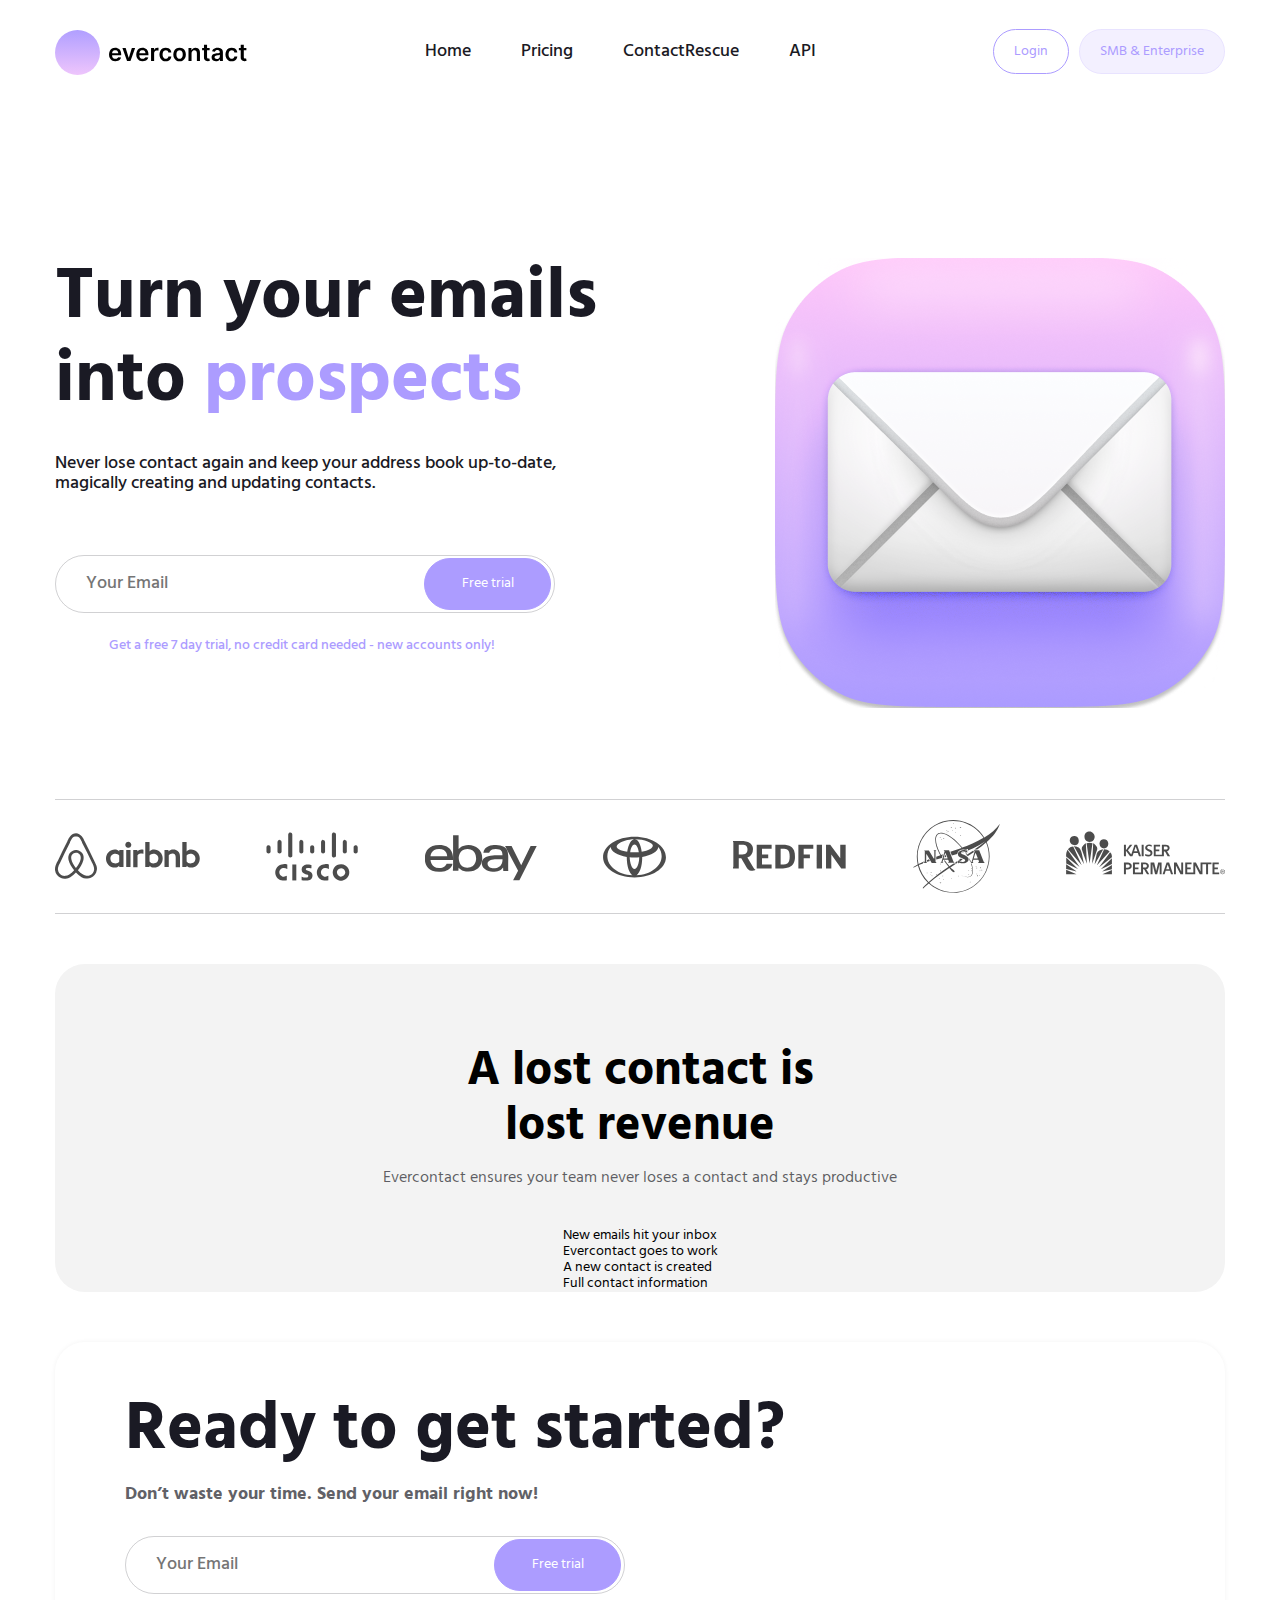
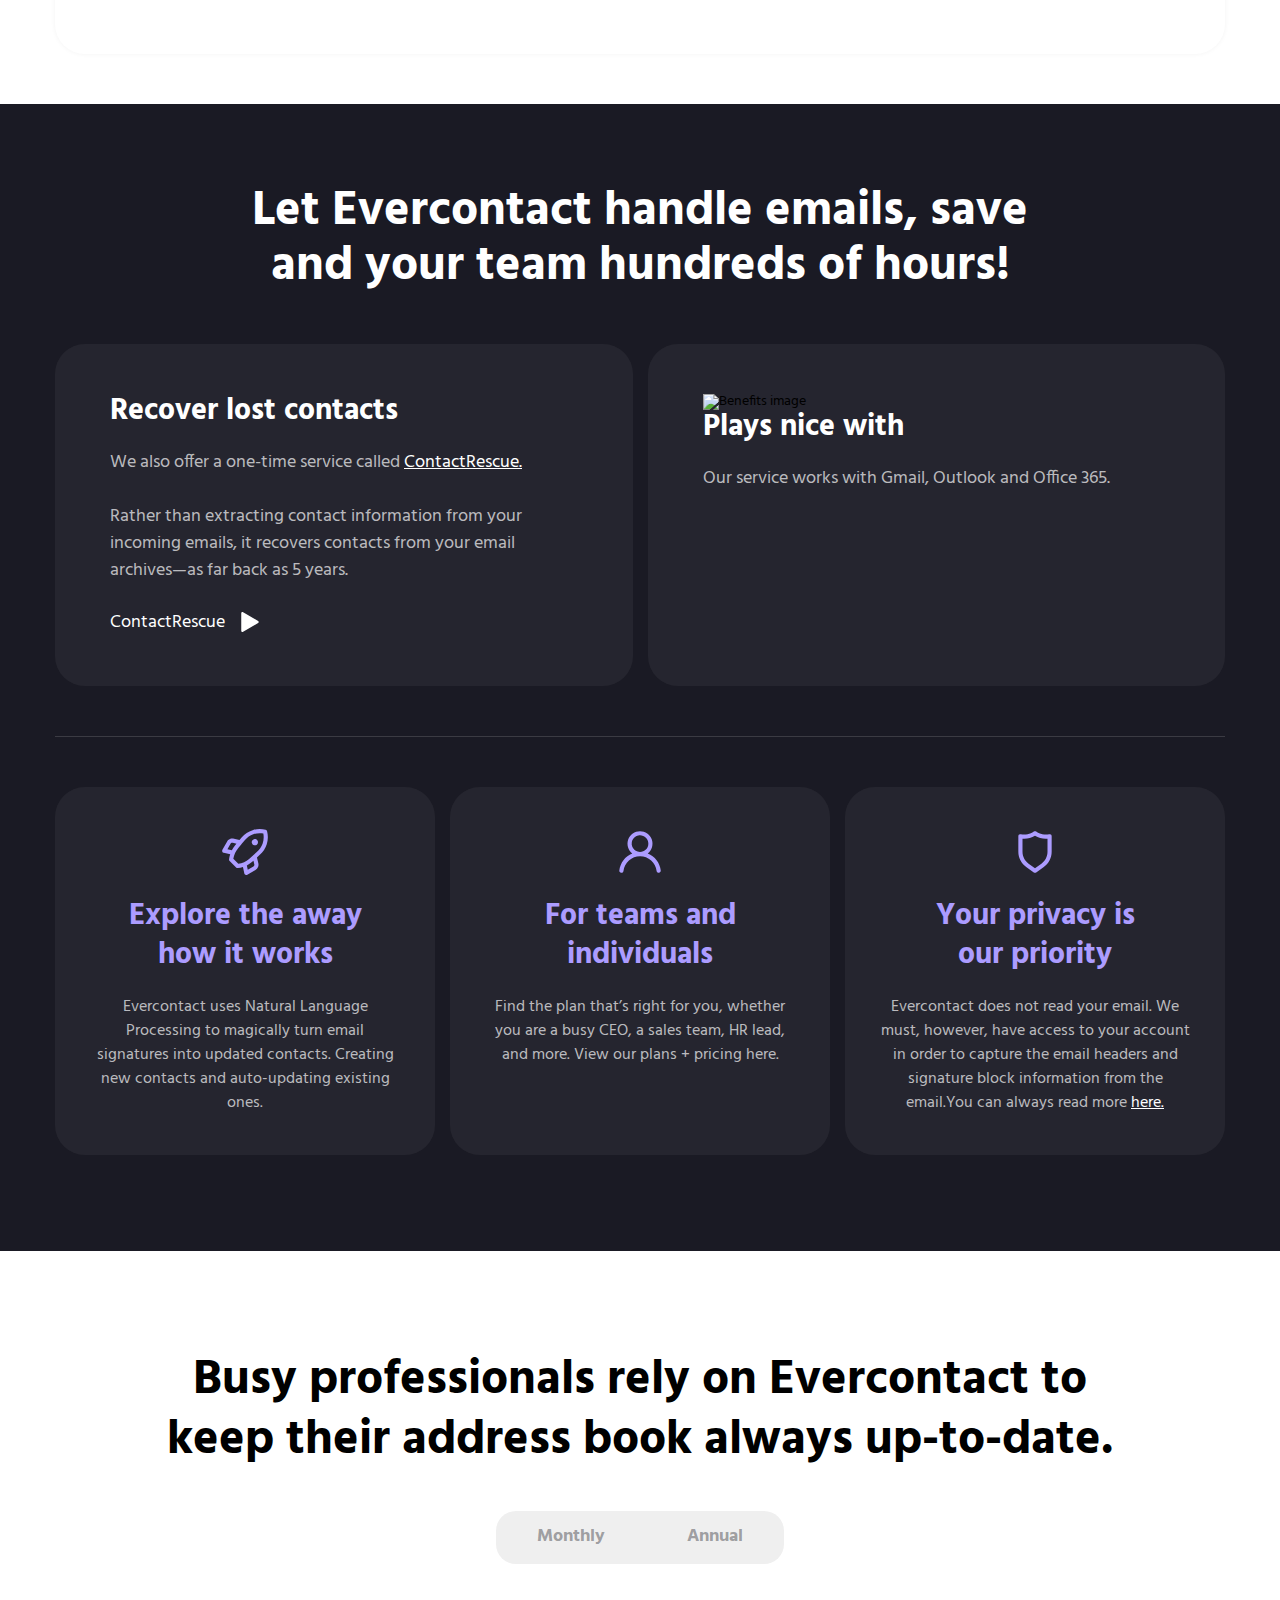
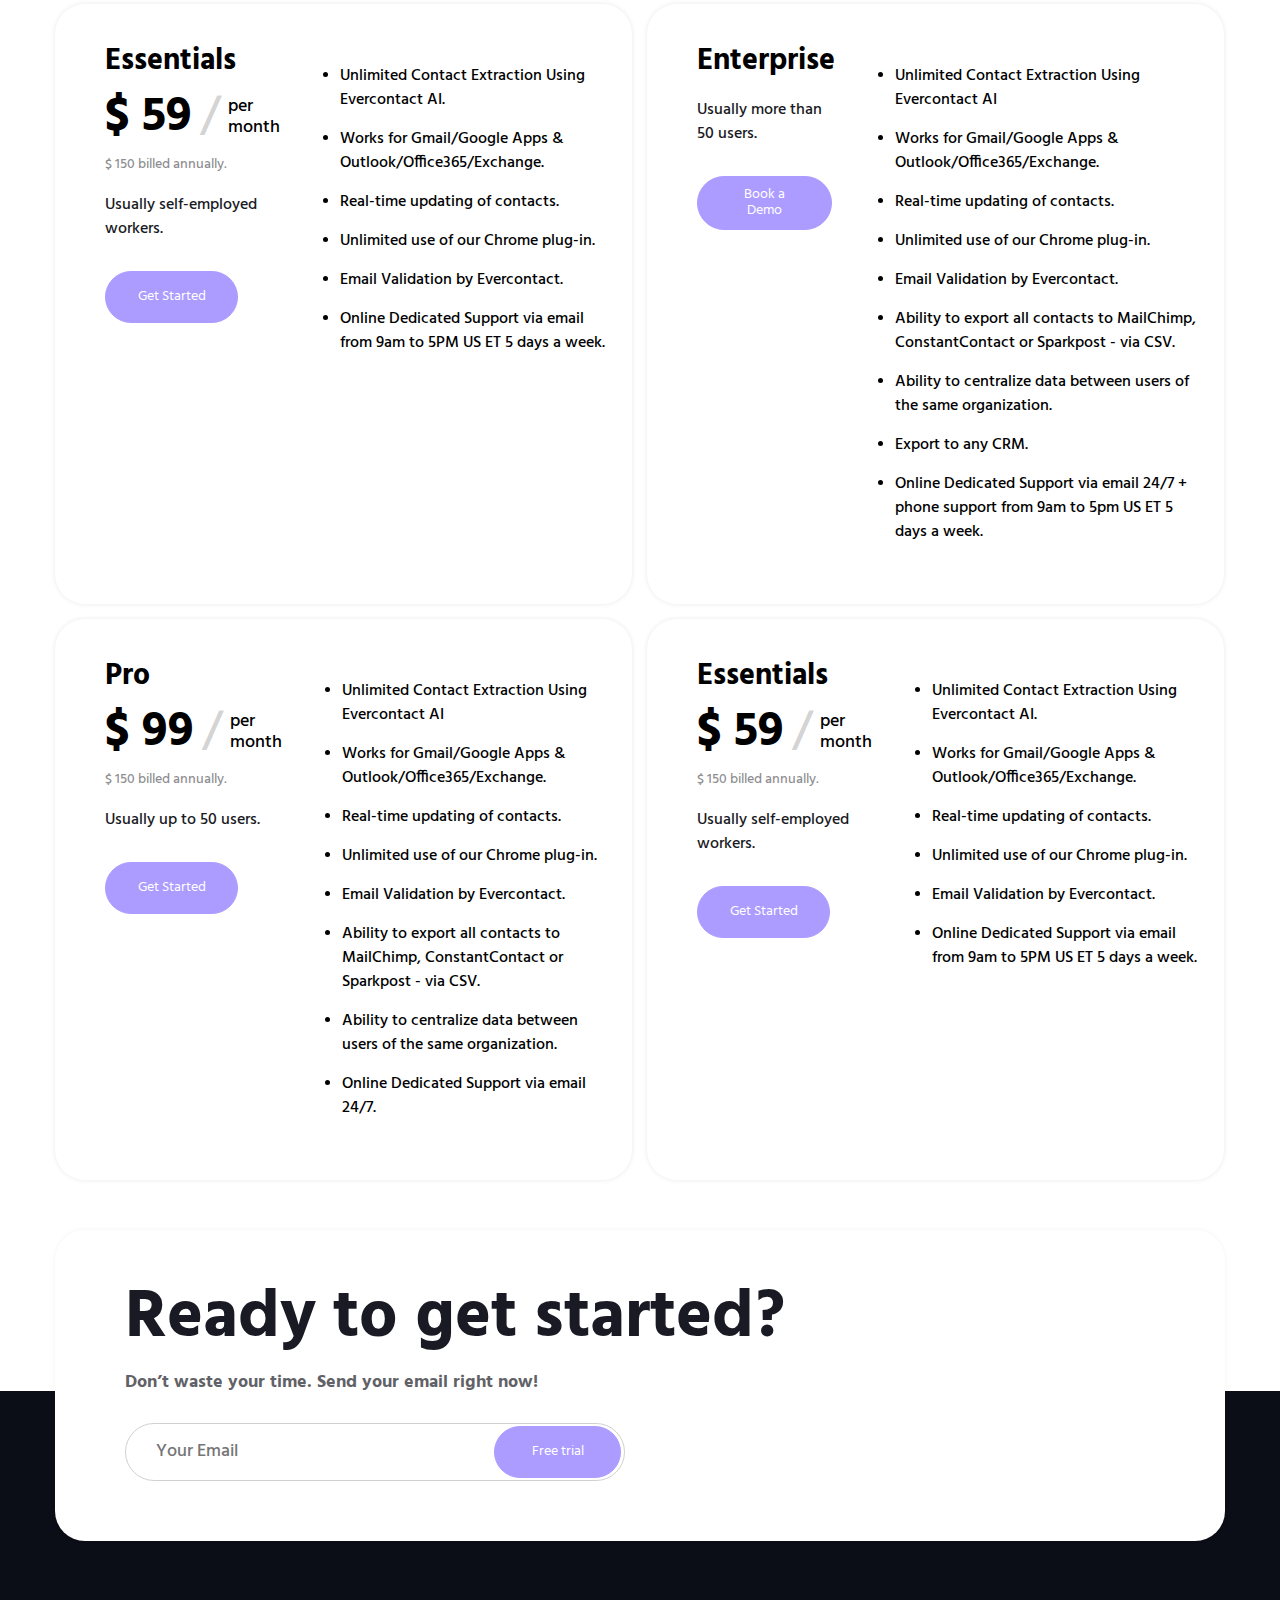
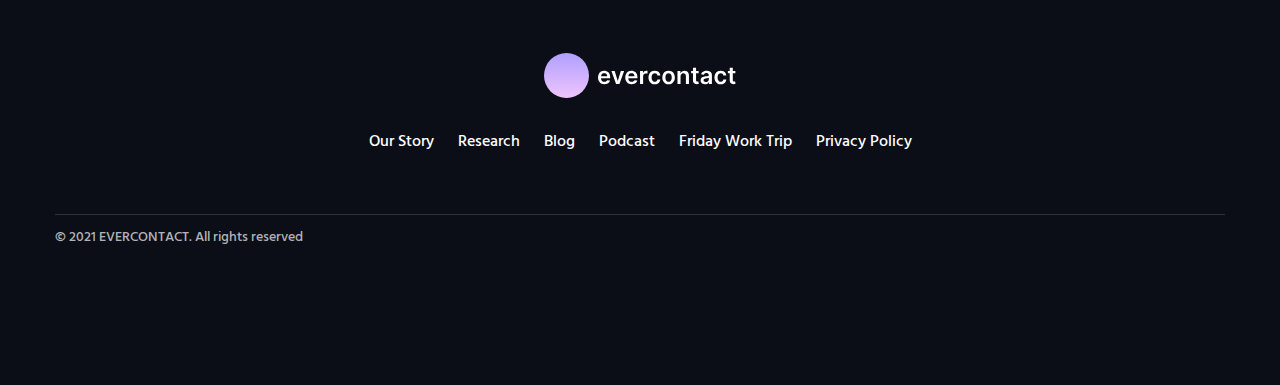
==== index.html @ 0a512e20 "tariff" ====
<!DOCTYPE html>
<html lang="en">
  <head>
    <meta charset="UTF-8" />
    <meta name="viewport" content="width=device-width, initial-scale=1.0" />
    <title>evercontact</title>
    <link
      rel="stylesheet"
      href="https://cdnjs.cloudflare.com/ajax/libs/modern-normalize/1.1.0/modern-normalize.min.css"
    />
    <link rel="preconnect" href="https://fonts.googleapis.com" />
    <link rel="preconnect" href="https://fonts.gstatic.com" crossorigin />
    <link
      href="https://fonts.googleapis.com/css2?family=Hind&family=Nunito+Sans:ital,opsz,wght@0,6..12,200..1000;1,6..12,200..1000&family=Nunito:ital,wght@0,700;1,700&display=swap"
      rel="stylesheet"
    />
    <link rel="stylesheet" href="./sass/index.css" />
  </head>

  <body>
    <header class="header">
      <div class="container">
        <div class="header__content">
          <a href="" title="Homepage logo">
            <img
              src="./img/evercontact-logo.svg"
              alt="Homepage logo"
              width="193"
            />
          </a>

          <nav>
            <ul class="header__site-nav decoration">
              <li>
                <a class="header__link" href="">Home</a>
              </li>
              <li>
                <a class="header__link" href="">Pricing</a>
              </li>
              <li>
                <a class="header__link" href="">ContactRescue</a>
              </li>
              <li>
                <a class="header__link" href="">API</a>
              </li>
            </ul>
          </nav>

          <ul class="decoration header__auth-nav">
            <li class="header__item-contact">
              <a href="" class="header__contact-header">Login</a>
            </li>
            <li class="header__item-contact">
              <a
                href=""
                class="header__contact-header header__contact-header--second"
                >SMB & Enterprise</a
              >
            </li>
          </ul>
        </div>
      </div>
    </header>

    <main>
      <section class="hero">
        <div class="container">
          <div class="hero__content">
            <div class="hero__text-content">
              <h1 class="hero__header">
                Turn your emails into
                <span class="hero__header--text">prospects</span>
              </h1>
              <p class="hero__text">
                Never lose contact again and keep your address book up-to-date,
                magically creating and updating contacts.
              </p>
              <form class="hero__form-content hero__form-wrapper">
                <input
                  type="text"
                  id="label-name"
                  placeholder="Your Email"
                  class="hero__form-input"
                />
                <button class="hero__form-btn">Free trial</button>
              </form>
              <p class="hero__text--second">
                Get a free 7 day trial, no credit card needed - new accounts
                only!
              </p>
            </div>
            <div class="hero__img">
              <img
                src="./img/hero-img.png"
                alt="Homepage logo"
                class="header__menu-mobile-icon"
                width="450"
              />
            </div>
          </div>
        </div>
      </section>

      <section class="clients">
        <div class="container">
          <ul class="clients__list">
            <li>
              <img
                class="clients__item"
                src="./img/airbnb.svg"
                alt="airbnb"
                height="73"
              />
            </li>
            <li>
              <img
                class="clients__item"
                src="./img/cisco.svg"
                alt="cisco"
                height="73"
              />
            </li>
            <li>
              <img
                class="clients__item"
                src="./img/ebay.svg"
                alt="ebay"
                height="73"
              />
            </li>
            <li>
              <img
                class="clients__item"
                src="./img/toyota.svg"
                alt="toyota"
                height="73"
              />
            </li>
            <li>
              <img
                class="clients__item"
                src="./img/redfin.svg"
                alt="redfin"
                height="73"
              />
            </li>
            <li>
              <img
                class="clients__item"
                src="./img/nasa.svg"
                alt="nasa"
                height="73"
              />
            </li>
            <li>
              <img
                class="clients__item"
                src="./img/kaiser.svg"
                alt="kaiser"
                height="73"
              />
            </li>
          </ul>
        </div>
      </section>

      <section>
        <div class="container">
          <div class="features">
            <h2 class="features__header">
              A lost contact is<br />lost revenue
            </h2>
            <p class="features__text">
              Evercontact ensures your team never loses a contact and stays
              productive
            </p>
            <ul class="features__accordion">
              <li>New emails hit your inbox</li>
              <li>Evercontact goes to work</li>
              <li>A new contact is created</li>
              <li>Full contact information</li>
              <img src="" alt="" />
            </ul>
          </div>
        </div>
      </section>

      <section>
        <div class="container">
          <div class="start">
            <h2 class="start__header">Ready to get started?</h2>
            <p class="start__text">
              Don’t waste your time. Send your email right now!
            </p>
            <form class="hero__form-content start__form-wrapper">
              <input
                type="text"
                id="label-name"
                placeholder="Your Email"
                class="hero__form-input"
              />
              <button class="hero__form-btn">Free trial</button>
            </form>
          </div>
        </div>
      </section>

      <section class="benefits">
        <div class="container">
          <h2 class="benefits__header">
            Let Evercontact handle emails, save<br />
            and your team hundreds of hours!
          </h2>
          <div class="benefits__content">
            <div class="benefits__info1">
              <h3 class="benefits__header2">Recover lost contacts</h3>
              <p class="benefits__text">
                We also offer a one-time service called
                <a class="benefits__link">ContactRescue.</a>
                <br />
                <br />
                Rather than extracting contact information from your<br />
                incoming emails, it recovers contacts from your email<br />archives—as
                far back as 5 years.
              </p>
              <button class="benefits__btn">
                <p class="benefits__btn-text">ContactRescue</p>
                <img
                  src="./img/polygon.svg"
                  alt="polygon"
                  width="20"
                  class="benefits__btn-icon"
                />
              </button>
            </div>

            <div class="benefits__info1">
              <img src="" alt="Benefits image" width=""/>
              <h3 class="benefits__header2">Plays nice with</h3>
              <p class="benefits__text">
                Our service works with Gmail, Outlook and Office 365.
              </p>
            </div>
          </div>

          <ul class="benefits__list">
            <li class="benefits__item">
              <img
                src="./img/icon1.svg"
                alt="icon1"
                width="50"
                class="benefits__item-img"
              />
              <h3 class="benefits__item-header">
                Explore the away<br />how it works
              </h3>
              <p class="benefits__item-text">
                Evercontact uses Natural Language Processing to magically turn
                email signatures into updated contacts. Creating new contacts
                and auto-updating existing ones.
              </p>
            </li>
            <li class="benefits__item">
              <img
                src="./img/icon2.svg"
                alt="icon2"
                width="50"
                class="benefits__item-img"
              />
              <h3 class="benefits__item-header">
                For teams and<br />individuals
              </h3>
              <p class="benefits__item-text">
                Find the plan that’s right for you, whether you are a busy CEO,
                a sales team, HR lead, and more. View our plans + pricing here.
              </p>
            </li>
            <li class="benefits__item">
              <img
                src="./img/icon3.svg"
                alt="icon3"
                width="50"
                class="benefits__item-img"
              />
              <h3 class="benefits__item-header">
                Your privacy is<br />our priority
              </h3>
              <p class="benefits__item-text">
                Evercontact does not read your email. We must, however, have
                access to your account in order to capture the email headers and
                signature block information from the email.You can always read
                more <span class="benefits__link">here.</span>
              </p>
            </li>
          </ul>
        </div>
      </section>

      <section>
        <div class="container">
          <div class="price"></div>
          <h2 class="price__header">
            Busy professionals rely on Evercontact to<br />keep their address
            book always up-to-date.
          </h2>
          <ul class="price__btns-list">
            <li><button class="price__btn1">Monthly</button></li>
            <li><button class="price__btn2">Annual</button></li>
          </ul>

          <div class="tariff">
            <div class="tariff__container">
              <div class="tariff__content">
                <h3 class="tariff__header">Essentials</h3>
                <p class="tariff__price">&#x24 59
                  <span class="tariff__price--1">/</span>
                  <span class="tariff__price--2">per<br />month</span>
                </p>
                <p class="tariff__price-text">&#x24 150 billed annually.</p>
                <p class="tariff__price-text--dark">Usually self-employed workers.</p>
                <button class="hero__form-btn tariff__btn">Get Started</button>
              </div>

              <ul class="tariff__list">
                <li class="tariff__items">
                  <p class="tariff__items-text">Unlimited Contact Extraction Using Evercontact AI.</p>
                </li>
                <li class="tariff__items">
                  <p class="tariff__items-text">
                    Works for Gmail/Google Apps & Outlook/Office365/Exchange.
                  </p>
                </li>
                <li class="tariff__items"><p class="tariff__items-text">Real-time updating of contacts.</p></li>
                <li class="tariff__items"><p class="tariff__items-text">Unlimited use of our Chrome plug-in.</p></li>
                <li class="tariff__items"><p class="tariff__items-text">Email Validation by Evercontact.</p></li>
                <li class="tariff__items">
                  <p class="tariff__items-text">
                    Online Dedicated Support via email from 9am to 5PM US ET 5
                    days a week.
                  </p>
                </li>
              </ul>
            </div>

            <div class="tariff__container">
              <div class="tariff__content">
                <h3 class="tariff__header">Enterprise</h3>
                <p class="tariff__price-text--dark">Usually more than 50 users.</p>
                <button class="hero__form-btn tariff__btn">Book a Demo</button>
              </div>
    
              <ul class="tariff__list">
                <li class="tariff__items">
                  <p class="tariff__items-text">Unlimited Contact Extraction Using Evercontact AI</p>
                </li>
                <li class="tariff__items">
                  <p class="tariff__items-text">
                    Works for Gmail/Google Apps & Outlook/Office365/Exchange.
                  </p>
                </li>
                <li class="tariff__items"><p class="tariff__items-text">Real-time updating of contacts.</p></li>
                <li class="tariff__items"><p class="tariff__items-text">Unlimited use of our Chrome plug-in.</p></li>
                <li class="tariff__items"><p class="tariff__items-text">Email Validation by Evercontact.</p></li>
                <li class="tariff__items">
                  <p class="tariff__items-text">
                    Ability to export all contacts to MailChimp, ConstantContact or Sparkpost - via CSV.
                  </p>
                </li>
                <li class="tariff__items">
                  <p class="tariff__items-text">
                    Ability to centralize data between users of the same organization.
                  </p>
                </li>
                <li class="tariff__items">
                  <p class="tariff__items-text">
                    Export to any CRM.
                  </p>
                </li>
                <li class="tariff__items">
                  <p class="tariff__items-text">
                    Online Dedicated Support via email 24/7 + phone support from 9am to 5pm US ET 5 days a week.
                  </p>
                </li>
              </ul>
            </div>

            <div class="tariff__container">
              <div class="tariff__content">
                <h3 class="tariff__header">Pro</h3>
                <p class="tariff__price">&#x24 99
                  <span class="tariff__price--1">/</span>
                  <span class="tariff__price--2">per<br />month</span>
                </p>
                <p class="tariff__price-text">&#x24 150 billed annually.</p>
                <p class="tariff__price-text--dark">Usually up to 50 users.</p>
                <button class="hero__form-btn tariff__btn">Get Started</button>
              </div>
    
              <ul class="tariff__list">
                <li class="tariff__items">
                  <p class="tariff__items-text">Unlimited Contact Extraction Using Evercontact AI</p>
                </li>
                <li class="tariff__items">
                  <p class="tariff__items-text">
                    Works for Gmail/Google Apps & Outlook/Office365/Exchange.
                  </p>
                </li>
                <li class="tariff__items"><p class="tariff__items-text">Real-time updating of contacts.</p></li>
                <li class="tariff__items"><p class="tariff__items-text">Unlimited use of our Chrome plug-in.</p></li>
                <li class="tariff__items"><p class="tariff__items-text">Email Validation by Evercontact.</p></li>
                <li class="tariff__items">
                  <p class="tariff__items-text">
                    Ability to export all contacts to MailChimp, ConstantContact or Sparkpost - via CSV.
                  </p>
                </li>
                <li class="tariff__items">
                  <p class="tariff__items-text">
                    Ability to centralize data between users of the same organization.
                  </p>
                </li>
                <li class="tariff__items">
                  <p class="tariff__items-text">
                    Online Dedicated Support via email 24/7.
                  </p>
                </li>
              </ul>
            </div>

            <div class="tariff__container">
              <div class="tariff__content">
                <h3 class="tariff__header">Essentials</h3>
                <p class="tariff__price">&#x24 59
                  <span class="tariff__price--1">/</span>
                  <span class="tariff__price--2">per<br />month</span>
                </p>
                <p class="tariff__price-text">&#x24 150 billed annually.</p>
                <p class="tariff__price-text--dark">Usually self-employed workers.</p>
                <button class="hero__form-btn tariff__btn">Get Started</button>
              </div>
    
              <ul class="tariff__list">
                <li class="tariff__items">
                  <p class="tariff__items-text">Unlimited Contact Extraction Using Evercontact AI.</p>
                </li>
                <li class="tariff__items">
                  <p class="tariff__items-text">
                    Works for Gmail/Google Apps & Outlook/Office365/Exchange.
                  </p>
                </li>
                <li class="tariff__items"><p class="tariff__items-text">Real-time updating of contacts.</p></li>
                <li class="tariff__items"><p class="tariff__items-text">Unlimited use of our Chrome plug-in.</p></li>
                <li class="tariff__items"><p class="tariff__items-text">Email Validation by Evercontact.</p></li>
                <li class="tariff__items">
                  <p class="tariff__items-text">
                    Online Dedicated Support via email from 9am to 5PM US ET 5
                    days a week.
                  </p>
                </li>
              </ul>
            </div>
          </div>
        </div>
      </div>


    </div>
        </div>
      </section>

      <section class="feedback"></section>

      <section>
        <div class="container">
          <div class="start start__bottom">
            <h2 class="start__header">Ready to get started?</h2>
            <p class="start__text">
              Don’t waste your time. Send your email right now!
            </p>
            <form class="hero__form-content start__form-wrapper">
              <input
                type="text"
                id="label-name"
                placeholder="Your Email"
                class="hero__form-input"
              />
              <button class="hero__form-btn">Free trial</button>
            </form>
          </div>
        </div>
      </section>
    </main>

    <footer class="footer">
      <div class="container">
<div  class="footer__logo">        
  <a href="header__menu-mobile-icon" title="Homepage logo">
  <img
    src="./img/logo-footer.svg"
    alt="Homepage logo"
    width="193"
    class="footer__logo-icon"
  />
</a>
</div>
        <ul class="footer__list">
          <li><a href="" class="footer__item">Our Story</a></li>
          <li><a href="" class="footer__item">Research</a></li>
          <li><a href="" class="footer__item">Blog</a></li>
          <li><a href="" class="footer__item">Podcast</a></li>
          <li><a href="" class="footer__item">Friday Work Trip</a></li>
          <li><a href="" class="footer__item">Privacy Policy</a></li>
        </ul>

        <div class="footer__bottom">
          <p class="footer__bottom-text">&#169; 2021 EVERCONTACT. All rights reserved</p>
          <ul class="footer__social-list">
            <li class="footer__social-item"><svg width="45"><use></use></svg>
            </li>
            <li class="footer__social-item"><svg width="45"><use></use></svg></li>
            <li class="footer__social-item"><svg width="45"><use></use></svg></li>
            <li class="footer__social-item"><svg width="45"><use></use></svg></li>
          </ul>
        </div>
      </div>
    </footer>
  </body>
</html>
---- sass/index.css ----
.footer {
  background-color: var(--background-color-dark);
}

.footer__list {
  display: flex;
  justify-content: center;
  align-items: center;
  gap: 24px;
  margin-top: 32px;
}

.footer__item {
  color: var(--light-text-color);
  font-size: 16px;
  font-weight: 500;
  line-height: 1.6;
  transition: color 1000ms cubic-bezier(0.175, 0.885, 0.32, 1.275);
}
.footer__item:hover, .footer__item:focus {
  color: var(--light-text-color-transparent);
  transition: color 1000ms cubic-bezier(0.175, 0.885, 0.32, 1.275);
}

.footer__bottom {
  border-top: 1px solid var(--border-transparent);
  margin-top: 58px;
  display: flex;
  justify-content: space-between;
  padding-top: 15px;
}

.footer__bottom-text {
  font-size: 14px;
  color: var(--light-text-color-transparent);
  font-weight: 500;
  line-height: 1, 8;
  transition: color 1000ms cubic-bezier(0.175, 0.885, 0.32, 1.275);
}
.footer__bottom-text:hover, .footer__bottom-text:focus {
  color: var(--light-text-color);
  transition: color 1000ms cubic-bezier(0.175, 0.885, 0.32, 1.275);
}

.footer__social-list {
  display: flex;
  align-items: center;
  gap: 16px;
}

.footer__logo {
  display: flex;
  justify-content: center;
  align-items: center;
  padding-top: 262px;
}

.footer__logo-icon {
  width: 193px;
}

.header__content {
  display: flex;
  align-items: center;
  justify-content: space-between;
  margin-top: 30px;
}

.header__site-nav {
  display: flex;
  align-items: center;
  gap: 50px;
}

.header__link {
  color: var(--text-color);
  font-size: 18px;
  font-weight: 500;
  transition: color 1000ms cubic-bezier(0.175, 0.885, 0.32, 1.275);
}
.header__link:hover, .header__link:focus {
  color: var(--second-text-color);
}

.header__auth-nav {
  display: flex;
  align-items: center;
  gap: 10px;
}

.header__contact-header {
  padding: 10px 20px;
  color: var(--second-text-color);
  border-radius: 100px;
  border: 1.5px var(--second-text-color) solid;
  transition: opacity 1000ms cubic-bezier(0.175, 0.885, 0.32, 1.275);
}
.header__contact-header:hover, .header__contact-header:focus {
  opacity: 70%;
}

.header__contact-header--second {
  background-color: var(--second-text-color-transparent);
  border-color: var(--second-text-color-transparent);
}

.hero__content {
  display: flex;
  flex-direction: row;
  justify-content: space-between;
  margin-top: 183px;
}

.hero__text-content {
  max-width: 559px;
}

.hero__header {
  color: var(--text-color);
  font-weight: 900;
  font-size: 72px;
}
.hero__header--text {
  color: var(--second-text-color);
}

.hero__text {
  color: var(--text-color);
  font-size: 18px;
  font-weight: 500;
  margin-top: 30px;
}

.hero__form-content {
  display: flex;
  justify-content: space-between;
  align-items: center;
  gap: 20px;
  border-radius: 100px;
  width: 500px;
  height: 58px;
  border: 1px solid var(--border-color);
  transition: border 1000ms cubic-bezier(0.175, 0.885, 0.32, 1.275), box-shadow 1000ms cubic-bezier(0.175, 0.885, 0.32, 1.275);
}
.hero__form-content:hover, .hero__form-content:focus {
  border-color: var(--second-text-color);
  box-shadow: 0 0 10px rgba(0, 0, 0, 0.1);
  transition: border-color 1000ms cubic-bezier(0.175, 0.885, 0.32, 1.275), box-shadow 1000ms cubic-bezier(0.175, 0.885, 0.32, 1.275);
}

.hero__form-wrapper {
  margin-top: 60px;
}

.hero__form-input {
  flex-grow: 1;
  background-color: var(--light-text-color);
  color: var(--placecholder-text);
  font-size: 18px;
  font-weight: 500;
  margin-left: 30px;
  border: 0px;
  width: 100%;
  outline: 0px;
}

.hero__form-btn {
  min-width: 127px;
  min-height: 52px;
  background-color: var(--second-text-color);
  color: var(--light-text-color);
  margin-right: 3px;
  border: 1px solid var(--second-text-color);
  border-radius: 100px;
  transition: background-color 1000ms cubic-bezier(0.175, 0.885, 0.32, 1.275), border 1000ms cubic-bezier(0.175, 0.885, 0.32, 1.275);
}
.hero__form-btn:hover, .hero__form-btn:focus {
  border-color: var(--second-text-color-hover);
  background-color: var(--second-text-color-hover);
}

.hero__text--second {
  font-size: 14;
  color: var(--second-text-color);
  font-weight: 500;
  margin: 25px 53px 0px 54px;
}

.clients__list {
  display: flex;
  align-items: center;
  justify-content: space-between;
  border-top: 1px solid var(--border-color);
  border-bottom: 1px solid var(--border-color);
  margin-top: 91px;
  padding: 20px 0px;
}

.clients__item {
  max-height: 73px;
  height: 100%;
  width: auto;
}

.features {
  display: flex;
  align-items: center;
  flex-direction: column;
  justify-content: center;
  background-color: var(--bckgr-section-color);
  border-radius: 30px;
  margin-top: 50px;
}

.features__header {
  text-align: center;
  margin-top: 80px;
  font-weight: 700;
  font-size: 48px;
}

.features__text {
  text-align: center;
  margin-top: 15px;
  font-weight: 400;
  font-size: 16px;
  color: var(--text-color-transparent);
}

.features__accordion {
  margin-top: 40px;
}

.start {
  border-radius: 30px;
  margin-top: 50px;
  padding: 50px 0px 60px 70px;
  box-shadow: 0 0 5px rgba(0, 0, 0, 0.05);
  transition: box-shadow 1000ms cubic-bezier(0.175, 0.885, 0.32, 1.275);
}
.start:hover, .start:focus {
  box-shadow: 0 0 10px rgba(0, 0, 0, 0.1);
  transition: box-shadow 1000ms cubic-bezier(0.175, 0.885, 0.32, 1.275);
}

.start__bottom {
  position: relative;
  z-index: 1;
  margin-bottom: -150px;
  background-color: var(--light-text-color);
}

.start__header {
  font-weight: 900;
  font-size: 68px;
  color: var(--text-color);
}

.start__text {
  font-weight: 700;
  font-size: 18px;
  color: var(--text-color-transparent);
  margin-top: 15px;
}

.start__form-wrapper {
  margin-top: 30px;
}

.tariff {
  margin-top: 40px;
  display: flex;
  flex-wrap: wrap;
  gap: 15px;
}

.tariff__container {
  display: flex;
  flex-direction: row;
  max-width: 577px;
  background-color: #fff;
  border-radius: 30px;
  border: 0px solid transparent;
  box-shadow: 0 0 5px rgba(0, 1, 1, 0.09);
}

.tariff__content {
  margin-top: 40px;
  margin-left: 50px;
  margin-right: 60px;
}

.tariff__header {
  font-size: 30px;
  font-weight: 900;
}

.tariff__price {
  font-size: 48px;
  font-weight: 900;
  display: flex;
  align-items: center;
  gap: 8px;
  margin: 12px 0px;
  text-wrap: nowrap;
}

.tariff__price--1 {
  font-weight: 500;
  font-size: 48px;
  color: var(--border-color);
}

.tariff__price--2 {
  font-weight: 500;
  font-size: 18px;
}

.tariff__btn {
  padding: 10px 31.5px;
  background-color: var(--second-text-color);
  color: var(--light-text-color);
  margin-right: 3px;
  border: 1px solid var(--second-text-color);
  border-radius: 100px;
  margin-top: 30px;
  margin-bottom: 30px;
  transition: background-color 1000ms cubic-bezier(0.175, 0.885, 0.32, 1.275), border 1000ms cubic-bezier(0.175, 0.885, 0.32, 1.275);
}
.tariff__btn:hover, .tariff__btn:focus {
  border-color: var(--second-text-color-hover);
  background-color: var(--second-text-color-hover);
}

.tariff__price-text {
  font-size: 14px;
  font-weight: 500;
  color: var(--placecholder-text);
}

.tariff__price-text--dark {
  font-size: 16px;
  font-weight: 500;
  color: var(--text-color);
  line-height: 1.5;
  margin-top: 20px;
}

.tariff__list {
  display: flex;
  flex-direction: column;
  margin: 60px 27px 60px 0px;
  gap: 15px;
}

.tariff__items {
  list-style-type: disc;
}

.tariff__items-text {
  font-size: 16px;
  line-height: 1.5;
  font-weight: 500;
}

.benefits {
  background-color: var(--text-color);
  margin-top: 50px;
}

.benefits__header {
  text-align: center;
  padding-top: 80px;
  font-weight: 700;
  font-size: 48px;
  color: var(--light-text-color);
}

.benefits__content {
  display: flex;
  margin-top: 50px;
  gap: 15px;
}

.benefits__info1 {
  display: flex;
  flex-direction: column;
  width: 100%;
  max-height: 350px;
  align-items: flex-start;
  background-color: var(--light-transparent);
  border-radius: 30px;
  padding: 50px 70px 50px 55px;
}

.benefits__header2 {
  color: var(--light-text-color);
  font-weight: 900;
  font-size: 30px;
}

.benefits__text {
  color: var(--light-text-color-transparent);
  font-weight: 400;
  font-size: 18px;
  line-height: 27px;
  margin-top: 20px;
}

.benefits__link {
  color: var(--light-text-color);
  text-decoration: underline;
  transition: color 1000ms cubic-bezier(0.175, 0.885, 0.32, 1.275);
}
.benefits__link:hover, .benefits__link:focus {
  color: var(--light-text-color-transparent);
  transition: color 1000ms cubic-bezier(0.175, 0.885, 0.32, 1.275);
}

.benefits__btn {
  display: flex;
  align-items: center;
  gap: 15px;
  background-color: transparent;
  min-width: 146px;
  border: 0px;
  margin-top: 25px;
}

.benefits__btn-text {
  color: var(--light-text-color);
  font-weight: 400;
  font-size: 18px;
  line-height: 27px;
}

.benefits__btn-icon {
  width: 20px;
  height: 20px;
}

.benefits__list {
  border-top: 1px solid var(--border-transparent);
  margin-top: 30px;
  padding-top: 50px;
  padding-bottom: 96px;
  display: flex;
  gap: 15px;
}

.benefits__list {
  margin-top: 50px;
  display: flex;
  gap: 15px;
}

.benefits__item {
  display: flex;
  flex-direction: column;
  width: 100%;
  max-height: 380px;
  align-items: center;
  background-color: var(--light-transparent);
  border-radius: 30px;
  padding: 40px 35px;
}

.benefits__item-img {
  width: 50px;
  height: 50px;
}

.benefits__item-header {
  font-size: 30px;
  font-weight: 700;
  color: var(--second-text-color);
  text-align: center;
  margin-top: 20px;
  line-height: 1.3;
}

.benefits__item-text {
  font-weight: 400;
  font-size: 16px;
  line-height: 1.5;
  text-align: center;
  margin-top: 20px;
  color: var(--light-text-color-transparent);
}

.price {
  display: flex;
  align-items: center;
  flex-direction: column;
  justify-content: center;
}

.price__header {
  margin-top: 100px;
  font-weight: 900;
  font-size: 48px;
  line-height: 1.25;
  text-align: center;
}

.price__btns-list {
  display: flex;
  align-items: center;
  justify-content: center;
  margin-top: 40px;
}

.price__btn1 {
  outline: 0;
  border: 0;
  padding: 15px 40px;
  border-top-left-radius: 20px;
  border-bottom-left-radius: 20px;
  border: 1px solid transparent;
  font-weight: 700;
  font-size: 18px;
  color: var(--btn-color);
  transition: color 1000ms cubic-bezier(0.175, 0.885, 0.32, 1.275);
}
.price__btn1:hover, .price__btn1:focus {
  color: var(--benefits-header1);
  transition: color 1000ms cubic-bezier(0.175, 0.885, 0.32, 1.275);
}

.price__btn2 {
  outline: 0;
  border: 0;
  padding: 15px 40px;
  border-top-right-radius: 20px;
  border-bottom-right-radius: 20px;
  border: 1px solid transparent;
  font-weight: 700;
  font-size: 18px;
  color: var(--btn-color);
  transition: color 1000ms cubic-bezier(0.175, 0.885, 0.32, 1.275);
}
.price__btn2:hover, .price__btn2:focus {
  color: var(--benefits-header1);
  transition: color 1000ms cubic-bezier(0.175, 0.885, 0.32, 1.275);
}

* {
  padding: 0;
  margin: 0;
}

body {
  color: var(--title-text-color);
  font-family: "Hind", sans-serif;
  font-size: 14px;
}

img {
  width: 100%;
  height: auto;
  display: block;
}

ul {
  padding-inline-start: 0px;
}

.visually-hidden {
  position: absolute;
  white-space: nowrap;
  width: 1px;
  height: 1px;
  overflow: hidden;
  border: 0;
  padding: 0;
  clip: rect(0 0 0 0);
  -webkit-clip-path: inset(50%);
          clip-path: inset(50%);
  margin: -1px;
}

ul,
li,
ol {
  list-style: none;
}

a {
  text-decoration: none;
}

a,
button:hover,
a,
button:focus {
  cursor: pointer;
}

.container {
  width: 1200px;
  margin-left: auto;
  margin-right: auto;
  padding-left: 15px;
  padding-right: 15px;
}

.photos {
  display: flex;
  justify-content: space-around;
}

.list-pictures {
  display: inline-flex;
  flex-wrap: wrap;
}

.backdrop {
  position: fixed;
  top: 0;
  left: 0;
  width: 100%;
  height: 100%;
  z-index: 1;
  background-color: rgba(0, 0, 0, 0.2);
  transition: opacity 250ms cubic-bezier(0.4, 0, 0.2, 1), visibility 250ms cubic-bezier(0.4, 0, 0.2, 1);
}

.decoration {
  text-decoration: none;
}

.logo {
  margin-right: 93px;
}

address {
  font-style: normal;
}

.is-hidden {
  opacity: 0;
  visibility: hidden;
  pointer-events: none;
}

ul.list {
  margin-top: 0px;
  margin-bottom: 0px;
}

.list__pictures {
  display: flex;
  gap: 30px;
}

.title {
  font-weight: 700;
  font-size: 36px;
  line-height: 1.16;
  text-align: center;
  letter-spacing: 0.03em;
  margin-top: 0px;
  margin-bottom: 50px;
}

:root {
  --text-color: #1a1a24;
  --text-color-transparent: rgb(26, 26, 36, 0.7);
  --second-text-color: #ac9cff;
  --second-text-color-hover: hsl(250, 43%, 60%);
  --second-text-color-transparent: rgba(172, 156, 255, 0.15);
  --border-color: rgb(26, 26, 36, 0.2);
  --placecholder-text: rgb(26, 26, 36, 0.5);
  --light-text-color: #ffffff;
  --light-text-color-transparent: rgb(255, 255, 255, 0.7);
  --light-transparent: rgb(255, 255, 255, 0.05);
  --bckgr-section-color: #f3f3f3;
  --border-transparent: rgb(196, 196, 196, 0.2);
  --benefits-header1: rgba(172, 156, 255, 1);
  --benefits-header2: rgba(255, 207, 250, 1);
  --btn-color: rgb(26, 26, 36, 0.4);
  --background-color-dark: #0b0d17;
}/*# sourceMappingURL=index.css.map */
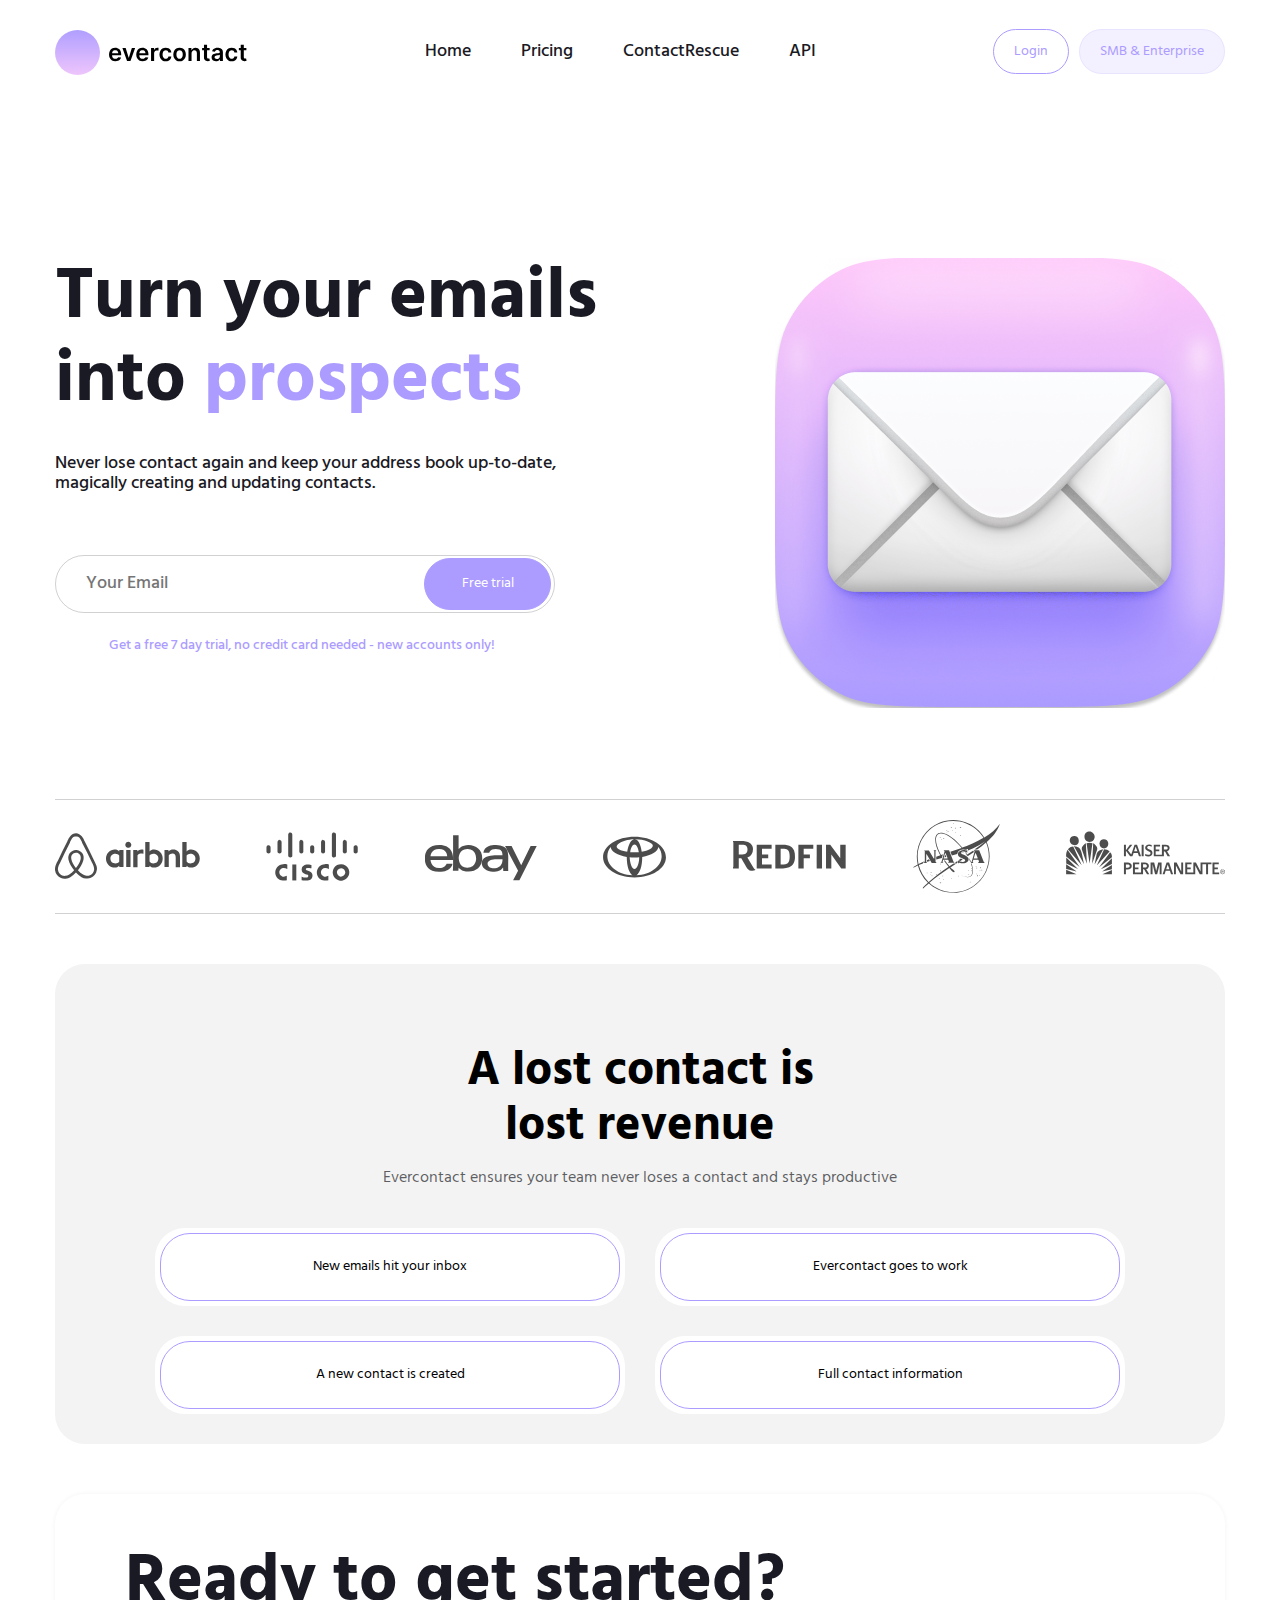
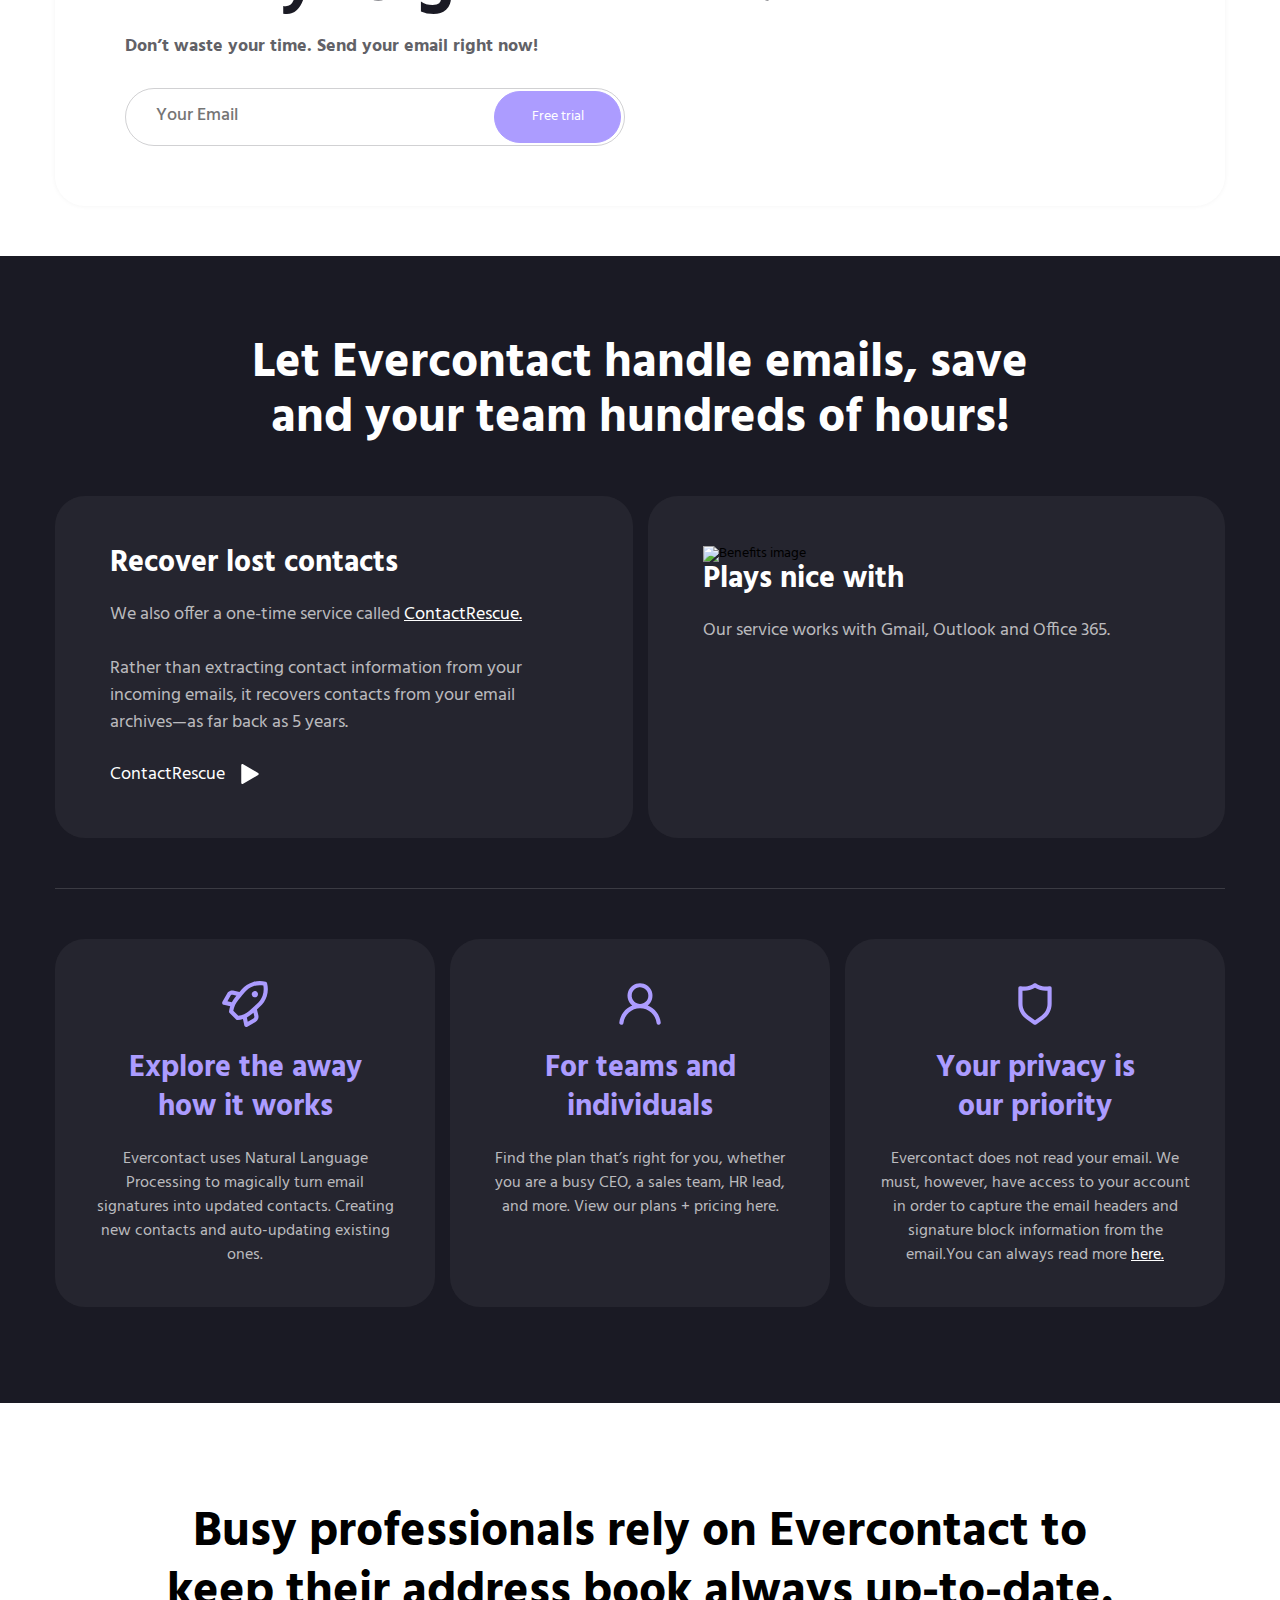
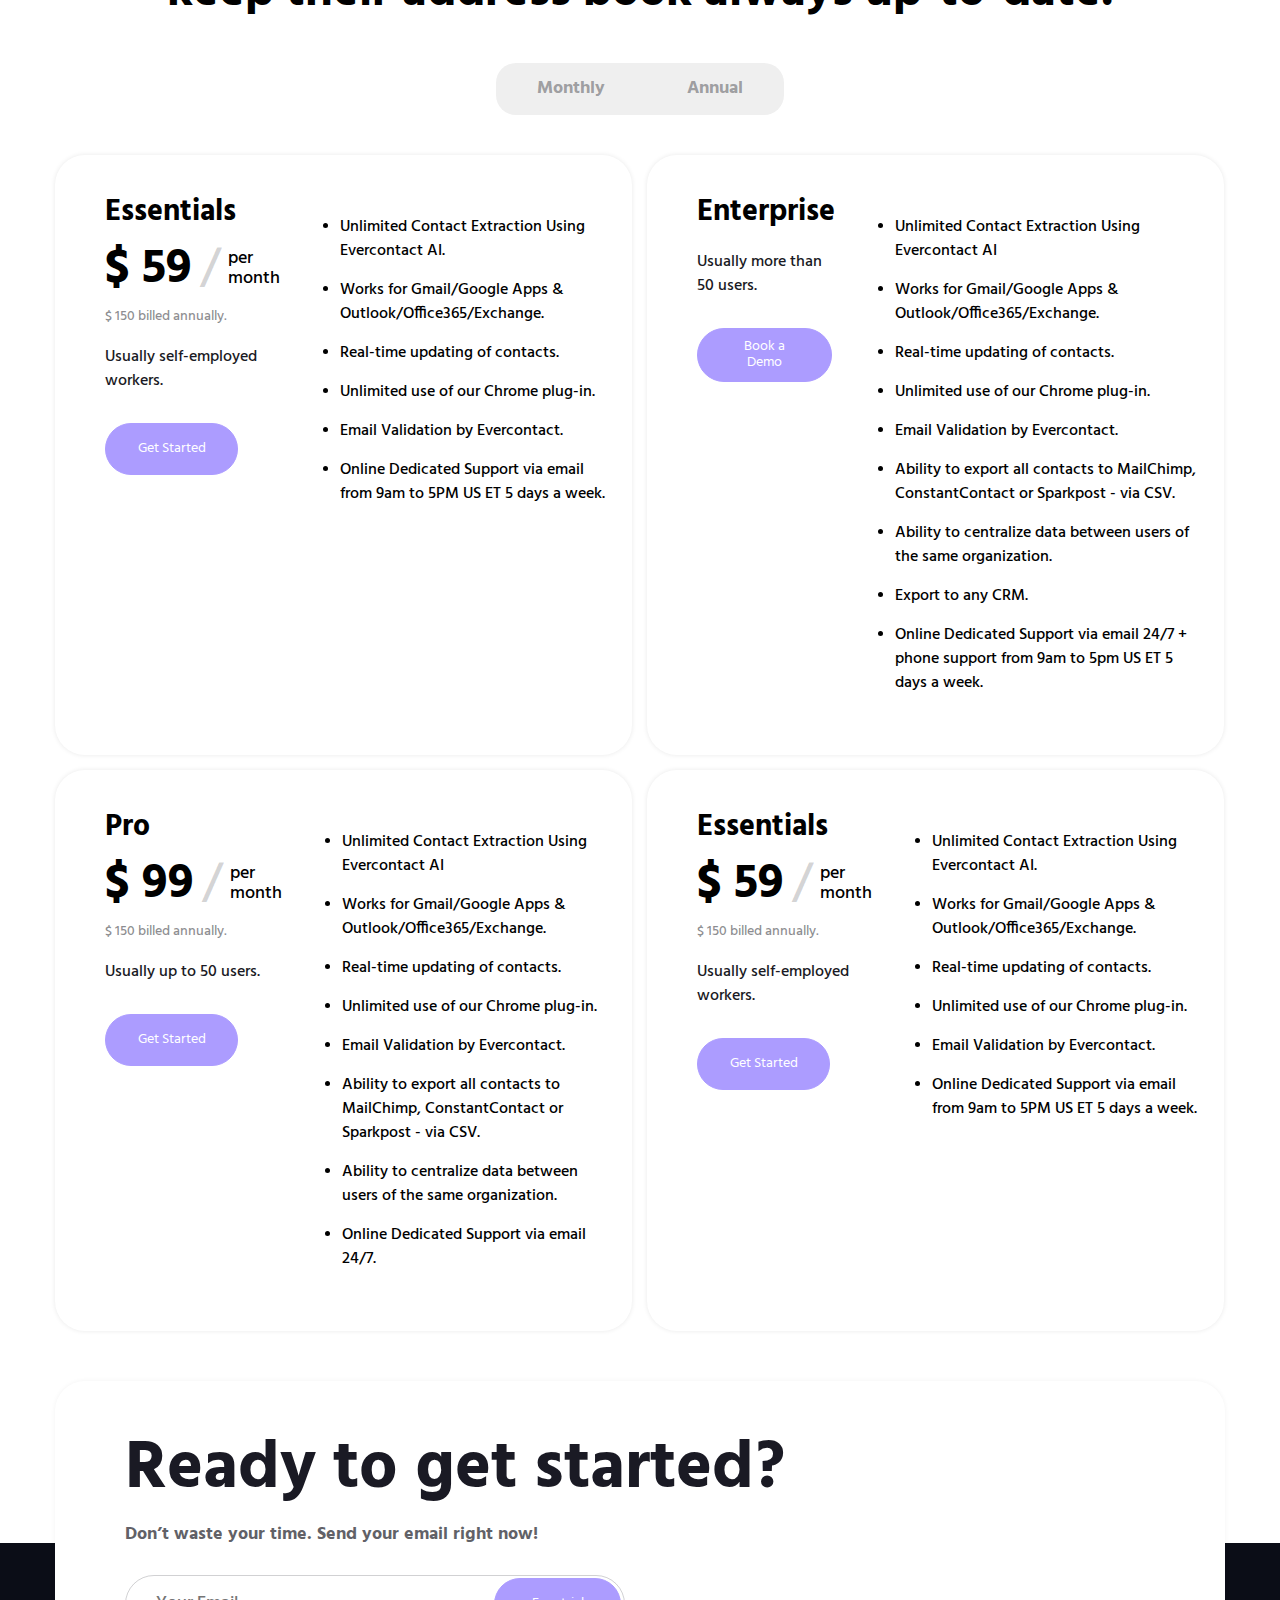
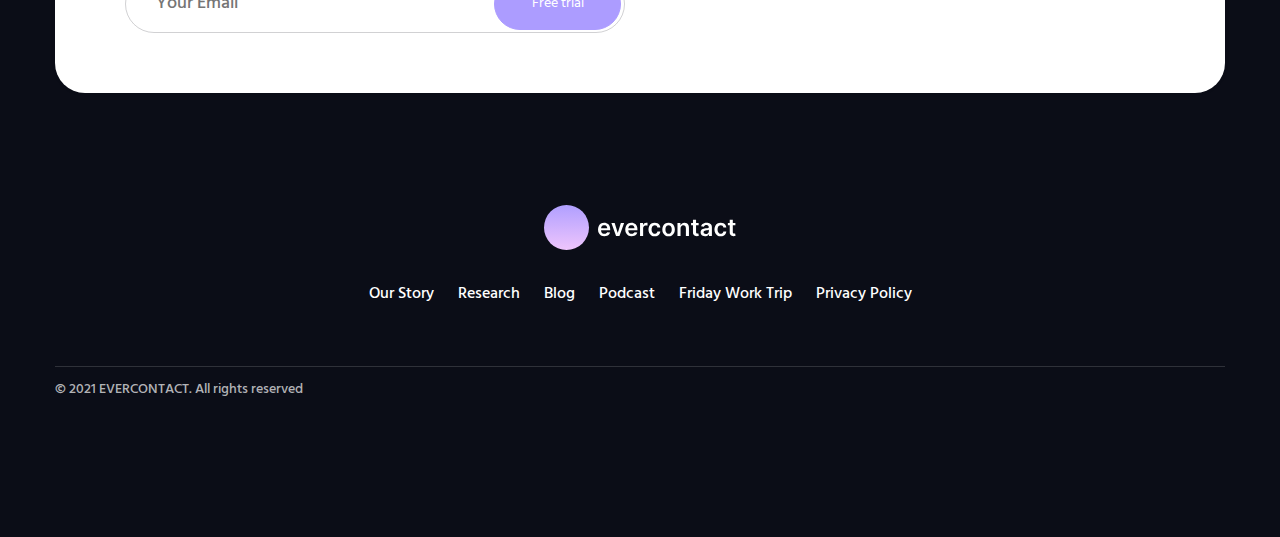
==== commit b4537f7e: "feature" ====
--- a/index.html
+++ b/index.html
@@ -175,10 +175,10 @@
               productive
             </p>
             <ul class="features__accordion">
-              <li>New emails hit your inbox</li>
-              <li>Evercontact goes to work</li>
-              <li>A new contact is created</li>
-              <li>Full contact information</li>
+              <li class="features__accordion-item"><p class="feature__accordion-text">New emails hit your inbox</p></li>
+              <li class="features__accordion-item"><p class="feature__accordion-text">Evercontact goes to work</p></li>
+              <li class="features__accordion-item"><p class="feature__accordion-text">A new contact is created</p></li>
+              <li class="features__accordion-item"><p class="feature__accordion-text">Full contact information</p></li>
               <img src="" alt="" />
             </ul>
           </div>
--- a/sass/index.css
+++ b/sass/index.css
@@ -207,20 +207,19 @@
   align-items: center;
   flex-direction: column;
   justify-content: center;
+  text-align: center;
   background-color: var(--bckgr-section-color);
   border-radius: 30px;
   margin-top: 50px;
 }
 
 .features__header {
-  text-align: center;
   margin-top: 80px;
   font-weight: 700;
   font-size: 48px;
 }
 
 .features__text {
-  text-align: center;
   margin-top: 15px;
   font-weight: 400;
   font-size: 16px;
@@ -229,6 +228,23 @@
 
 .features__accordion {
   margin-top: 40px;
+  display: flex;
+  justify-content: center;
+  gap: 30px;
+  flex-wrap: wrap;
+}
+
+.features__accordion-item {
+  width: 470px;
+  background-color: var(--light-text-color);
+  padding: 5px 5px;
+  border-radius: 30px;
+}
+
+.feature__accordion-text {
+  border: 1px solid var(--second-text-color);
+  border-radius: 30px;
+  padding: 25px 34px;
 }
 
 .start {
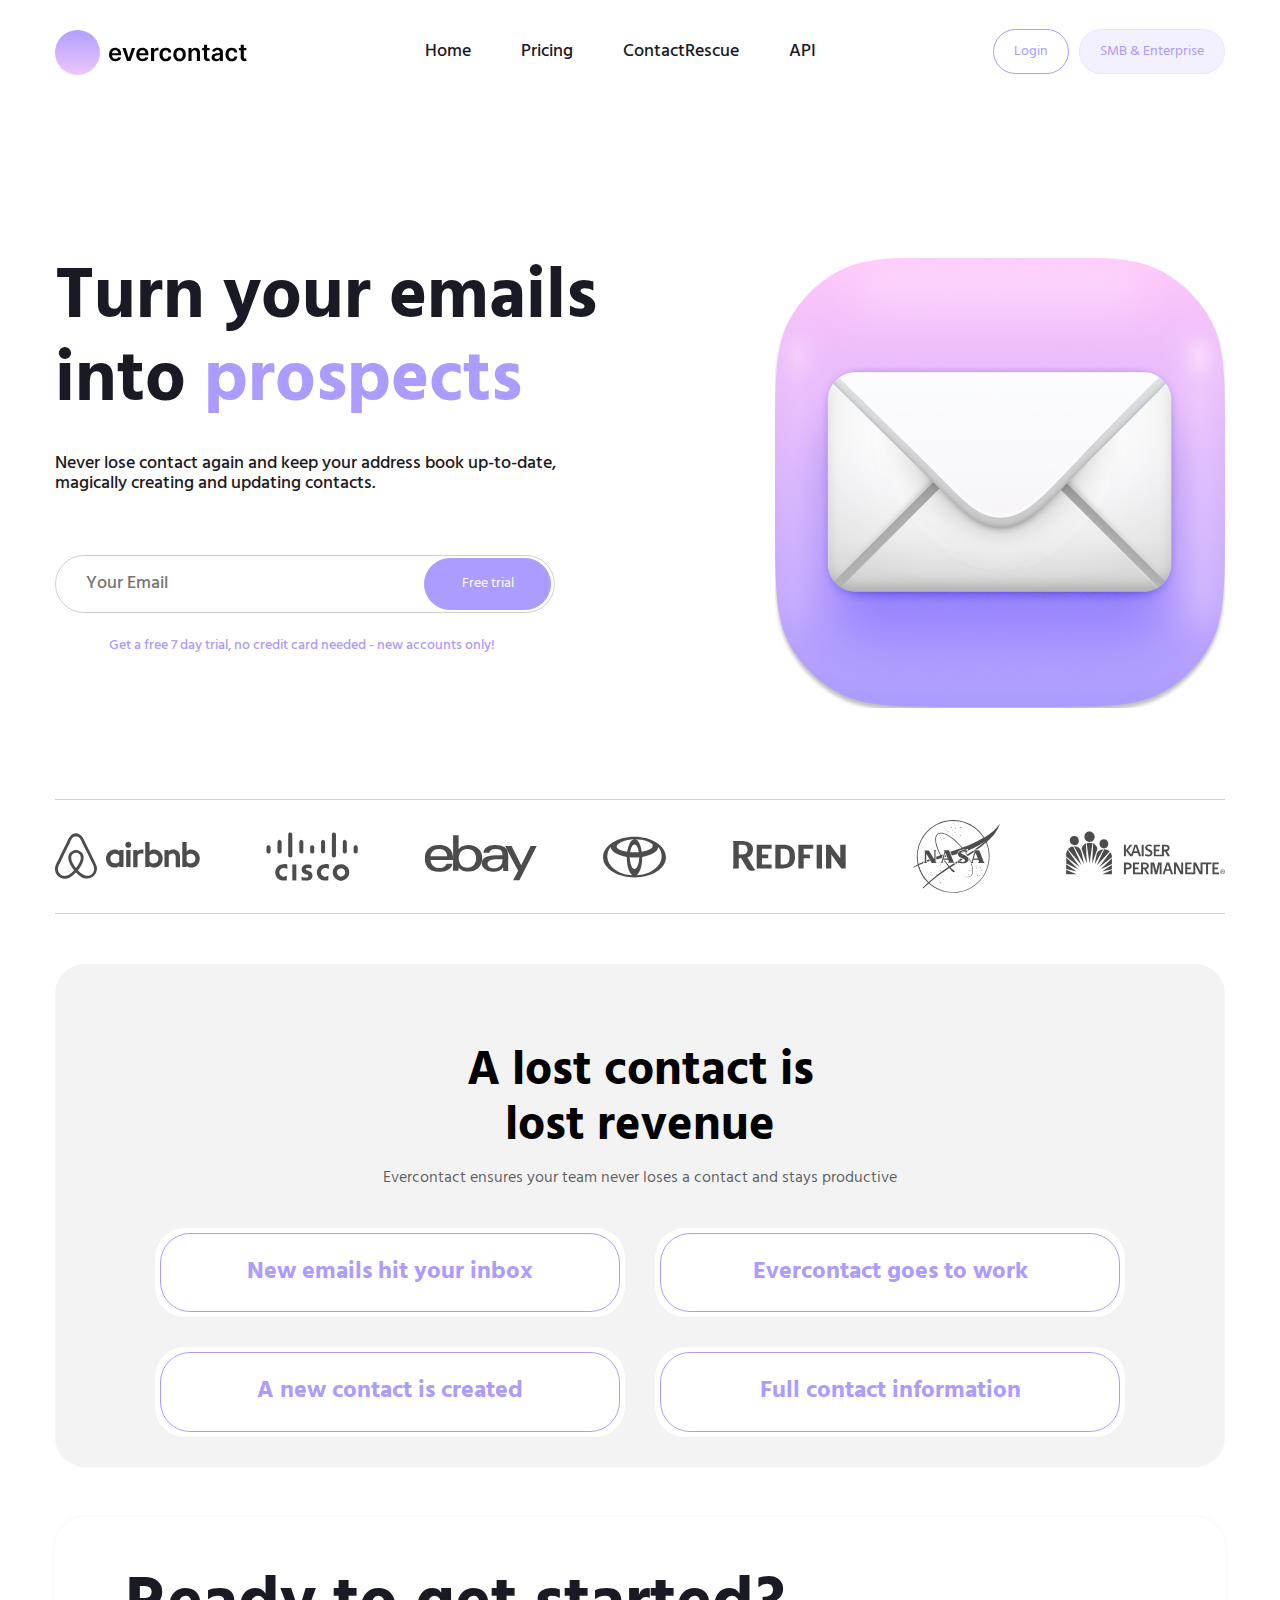
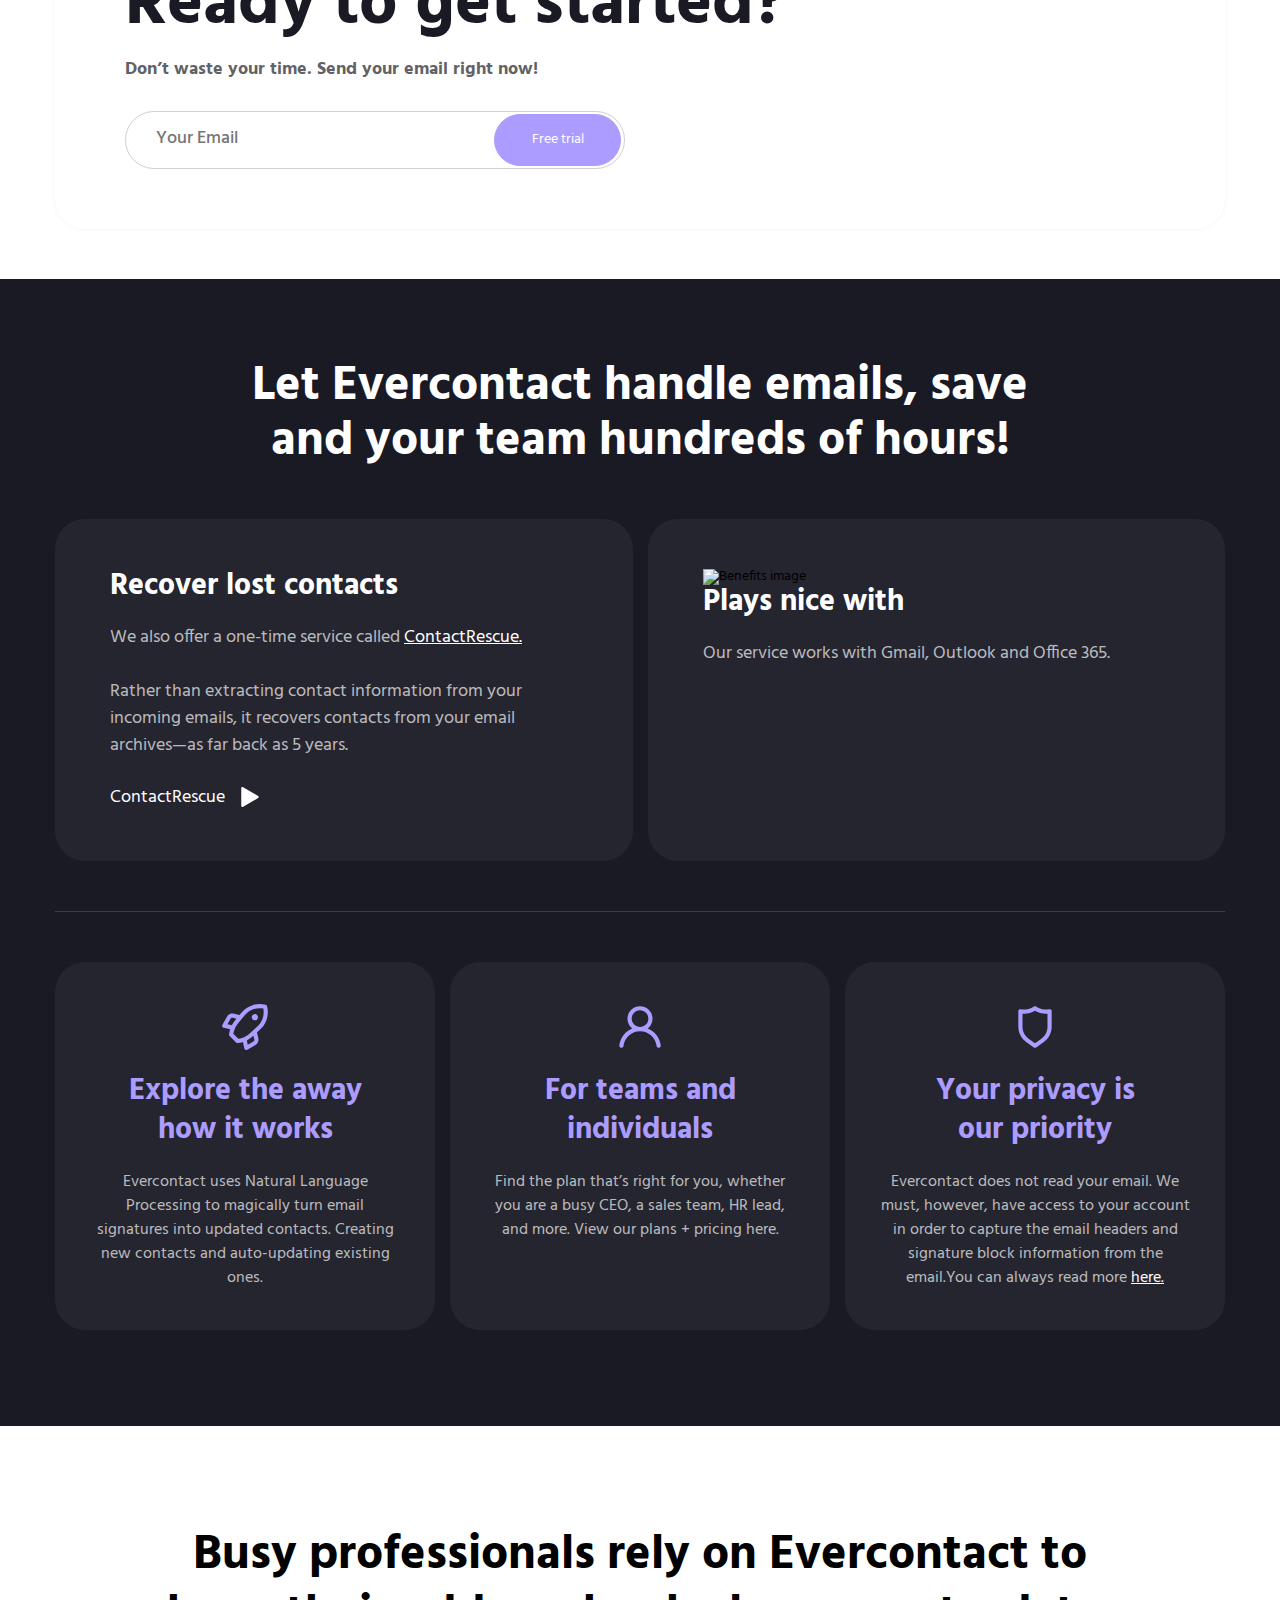
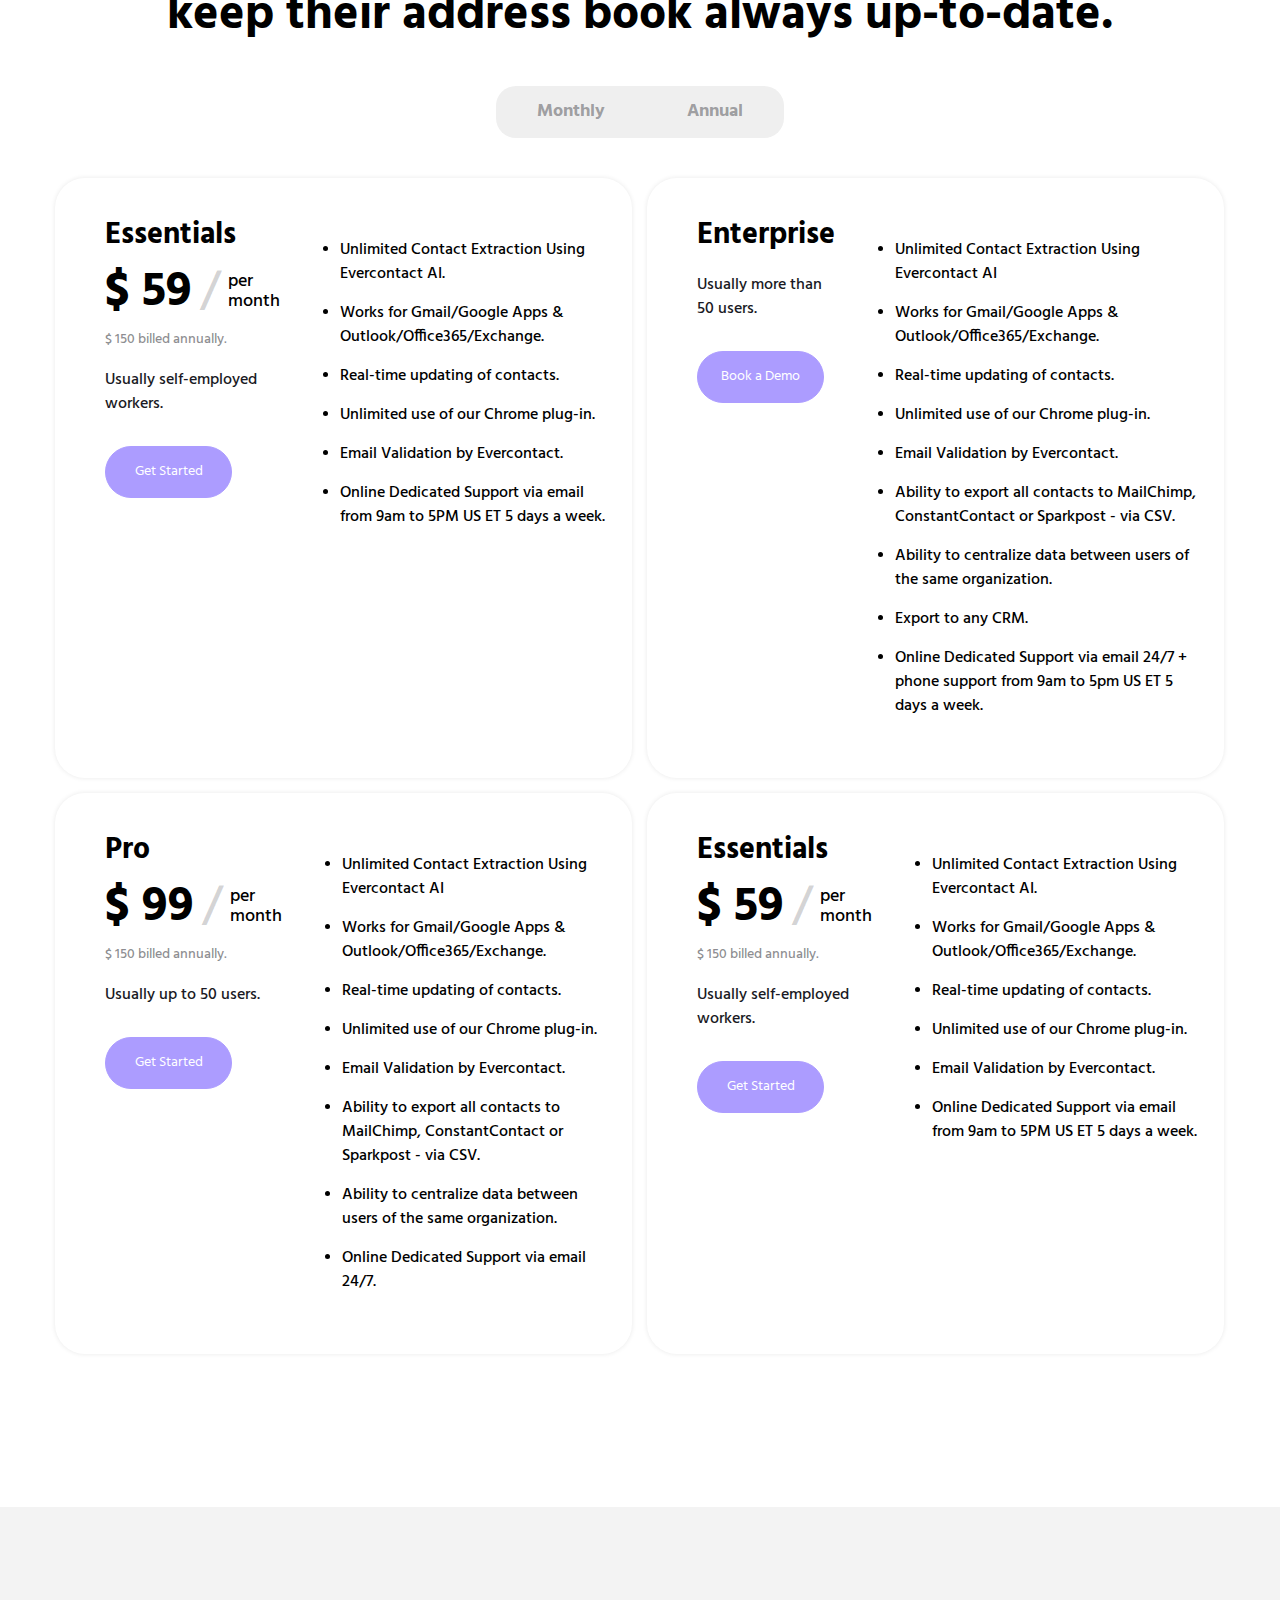
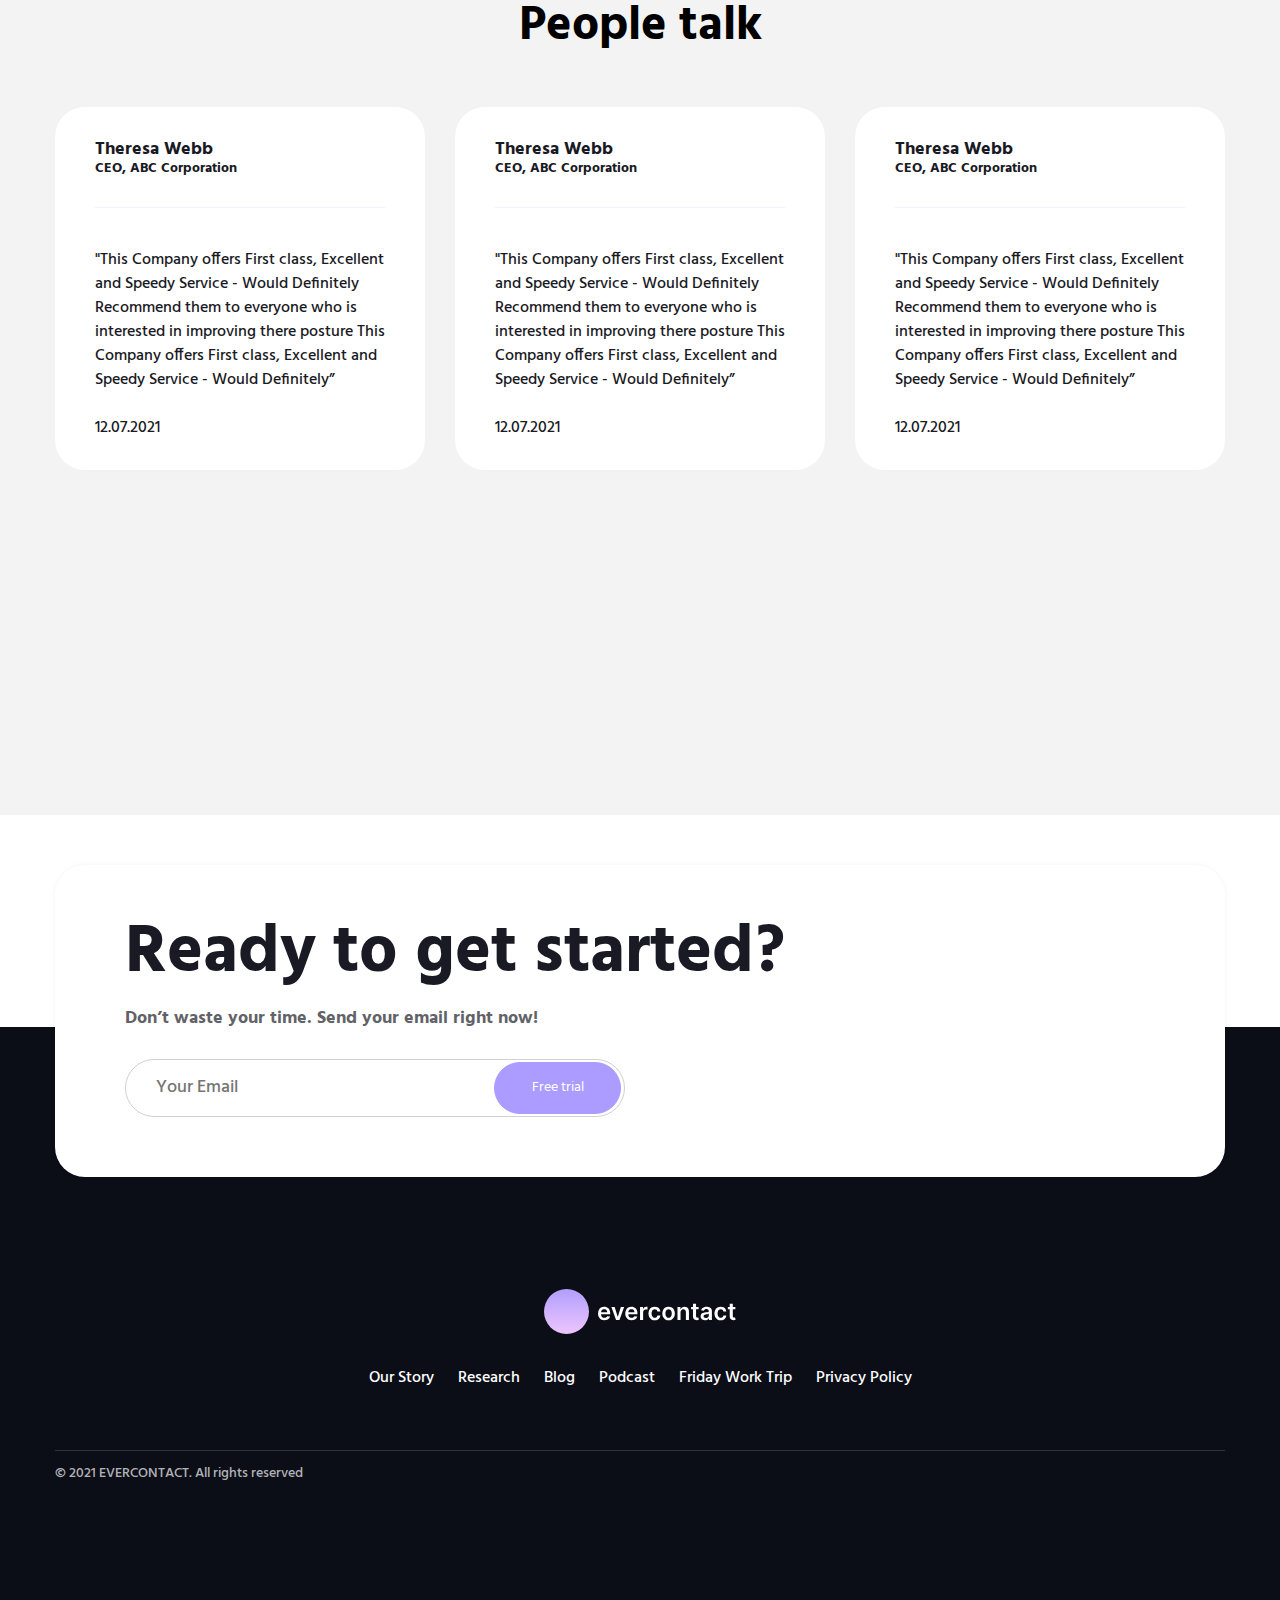
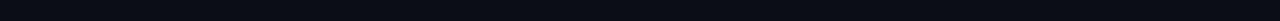
==== commit 5e3a1c1e: "init" ====
--- a/index.html
+++ b/index.html
@@ -179,7 +179,7 @@
               <li class="features__accordion-item"><p class="feature__accordion-text">Evercontact goes to work</p></li>
               <li class="features__accordion-item"><p class="feature__accordion-text">A new contact is created</p></li>
               <li class="features__accordion-item"><p class="feature__accordion-text">Full contact information</p></li>
-              <img src="" alt="" />
+              <img src="" alt="">
             </ul>
           </div>
         </div>
@@ -467,7 +467,39 @@
         </div>
       </section>
 
-      <section class="feedback"></section>
+      <section class="feedback">
+        <div class="container">
+          <div class="feedback__wrap">
+            <h2 class="feedback__header">People talk</h2>
+            <ul class="feedback_list">
+              <li class="feedback__item">
+                <img src="" alt="" class="feedback__img">
+                <div>
+                  <h3 class="feedback_card-header">Theresa Webb</h3>
+                  <p class="feedback_card-text">CEO, ABC Corporation</p>
+                </div>
+              <p class="feedback__text">"This Company offers First class, Excellent and Speedy Service - Would Definitely Recommend them to everyone who is interested in improving there posture This Company offers First class, Excellent and Speedy Service - Would Definitely”<br><br>12.07.2021</p>
+              </li>
+              <li class="feedback__item">
+                <img src="" alt="" class="feedback__img">
+                <div>
+                  <h3 class="feedback_card-header">Theresa Webb</h3>
+                  <p class="feedback_card-text">CEO, ABC Corporation</p>
+                </div>
+              <p class="feedback__text">"This Company offers First class, Excellent and Speedy Service - Would Definitely Recommend them to everyone who is interested in improving there posture This Company offers First class, Excellent and Speedy Service - Would Definitely”<br><br>12.07.2021</p>
+              </li>
+              <li class="feedback__item">
+                <img src="" alt="" class="feedback__img">
+                <div>
+                  <h3 class="feedback_card-header">Theresa Webb</h3>
+                  <p class="feedback_card-text">CEO, ABC Corporation</p>
+                </div>
+              <p class="feedback__text">"This Company offers First class, Excellent and Speedy Service - Would Definitely Recommend them to everyone who is interested in improving there posture This Company offers First class, Excellent and Speedy Service - Would Definitely”<br><br>12.07.2021</p>
+              </li>
+            </ul>
+          </div>
+        </div>
+      </section>
 
       <section>
         <div class="container">
--- a/sass/index.css
+++ b/sass/index.css
@@ -245,6 +245,15 @@
   border: 1px solid var(--second-text-color);
   border-radius: 30px;
   padding: 25px 34px;
+  font-size: 24px;
+  font-weight: 900;
+  color: var(--second-text-color);
+}
+
+.feature__accordion-icon {
+  width: 20px;
+  height: 20px;
+  rotate: 90deg;
 }
 
 .start {
@@ -288,6 +297,7 @@
   display: flex;
   flex-wrap: wrap;
   gap: 15px;
+  margin-bottom: 153px;
 }
 
 .tariff__container {
@@ -333,7 +343,7 @@
 }
 
 .tariff__btn {
-  padding: 10px 31.5px;
+  padding: 10px 22px;
   background-color: var(--second-text-color);
   color: var(--light-text-color);
   margin-right: 3px;
@@ -377,6 +387,61 @@
   font-size: 16px;
   line-height: 1.5;
   font-weight: 500;
+}
+
+.feedback {
+  height: 908px;
+  background-color: var(--bckgr-section-color);
+}
+
+.feedback__wrap {
+  display: flex;
+  justify-content: center;
+  align-items: center;
+  flex-direction: column;
+}
+
+.feedback__header {
+  font-size: 48px;
+  font-weight: 900;
+  line-height: 1.25;
+  margin-top: 90px;
+}
+
+.feedback_list {
+  display: flex;
+  gap: 30px;
+  margin-top: 50px;
+}
+
+.feedback__item {
+  max-width: 370px;
+  background-color: var(--light-text-color);
+  border-radius: 30px;
+  padding: 30px 40px;
+}
+
+.feedback_card-header {
+  font-size: 18px;
+  font-weight: 900;
+  color: var(--text-color);
+  margin-top: 3px;
+}
+
+.feedback_card-text {
+  font-size: 14px;
+  font-weight: 700;
+  color: var(--text-color);
+  margin-bottom: 30px;
+}
+
+.feedback__text {
+  font-size: 16px;
+  font-weight: 500;
+  color: var(--text-color);
+  line-height: 1.5;
+  padding-top: 40px;
+  border-top: 1px solid var(--second-text-color-transparent);
 }
 
 .benefits {
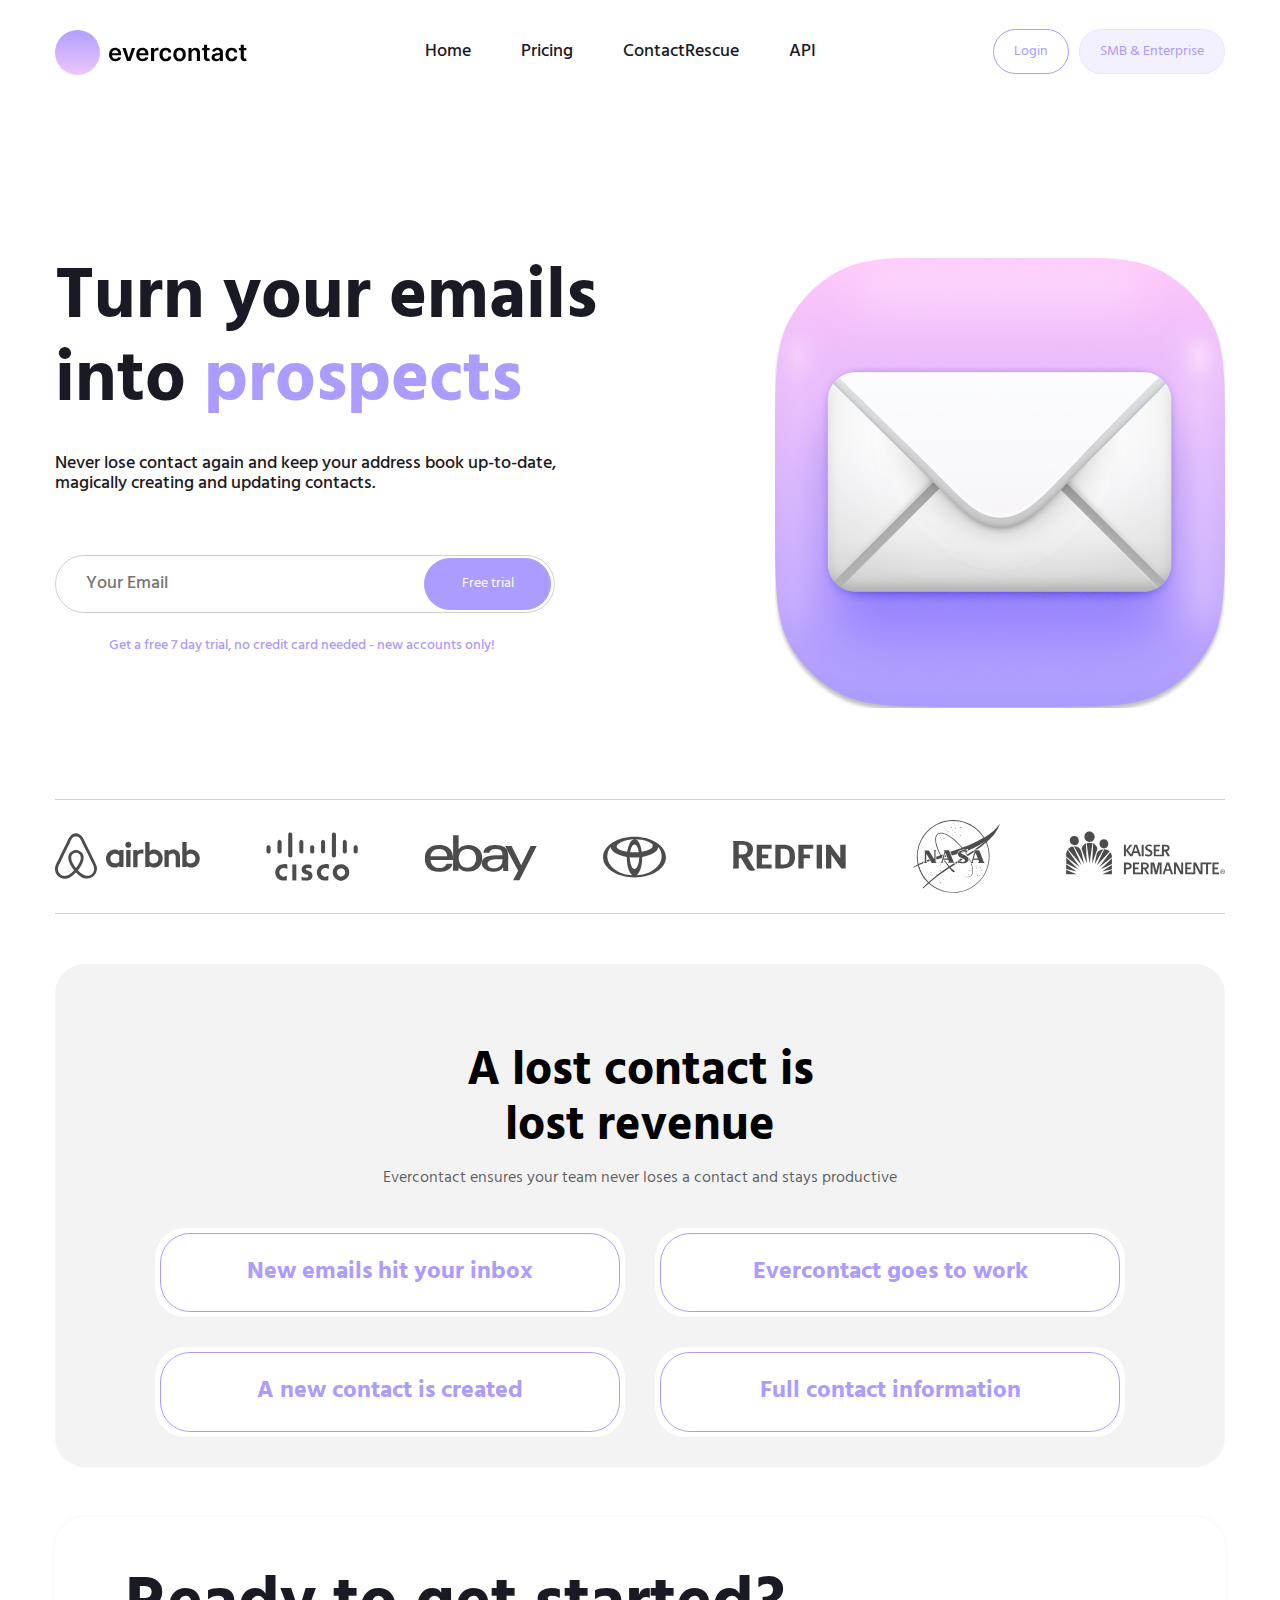
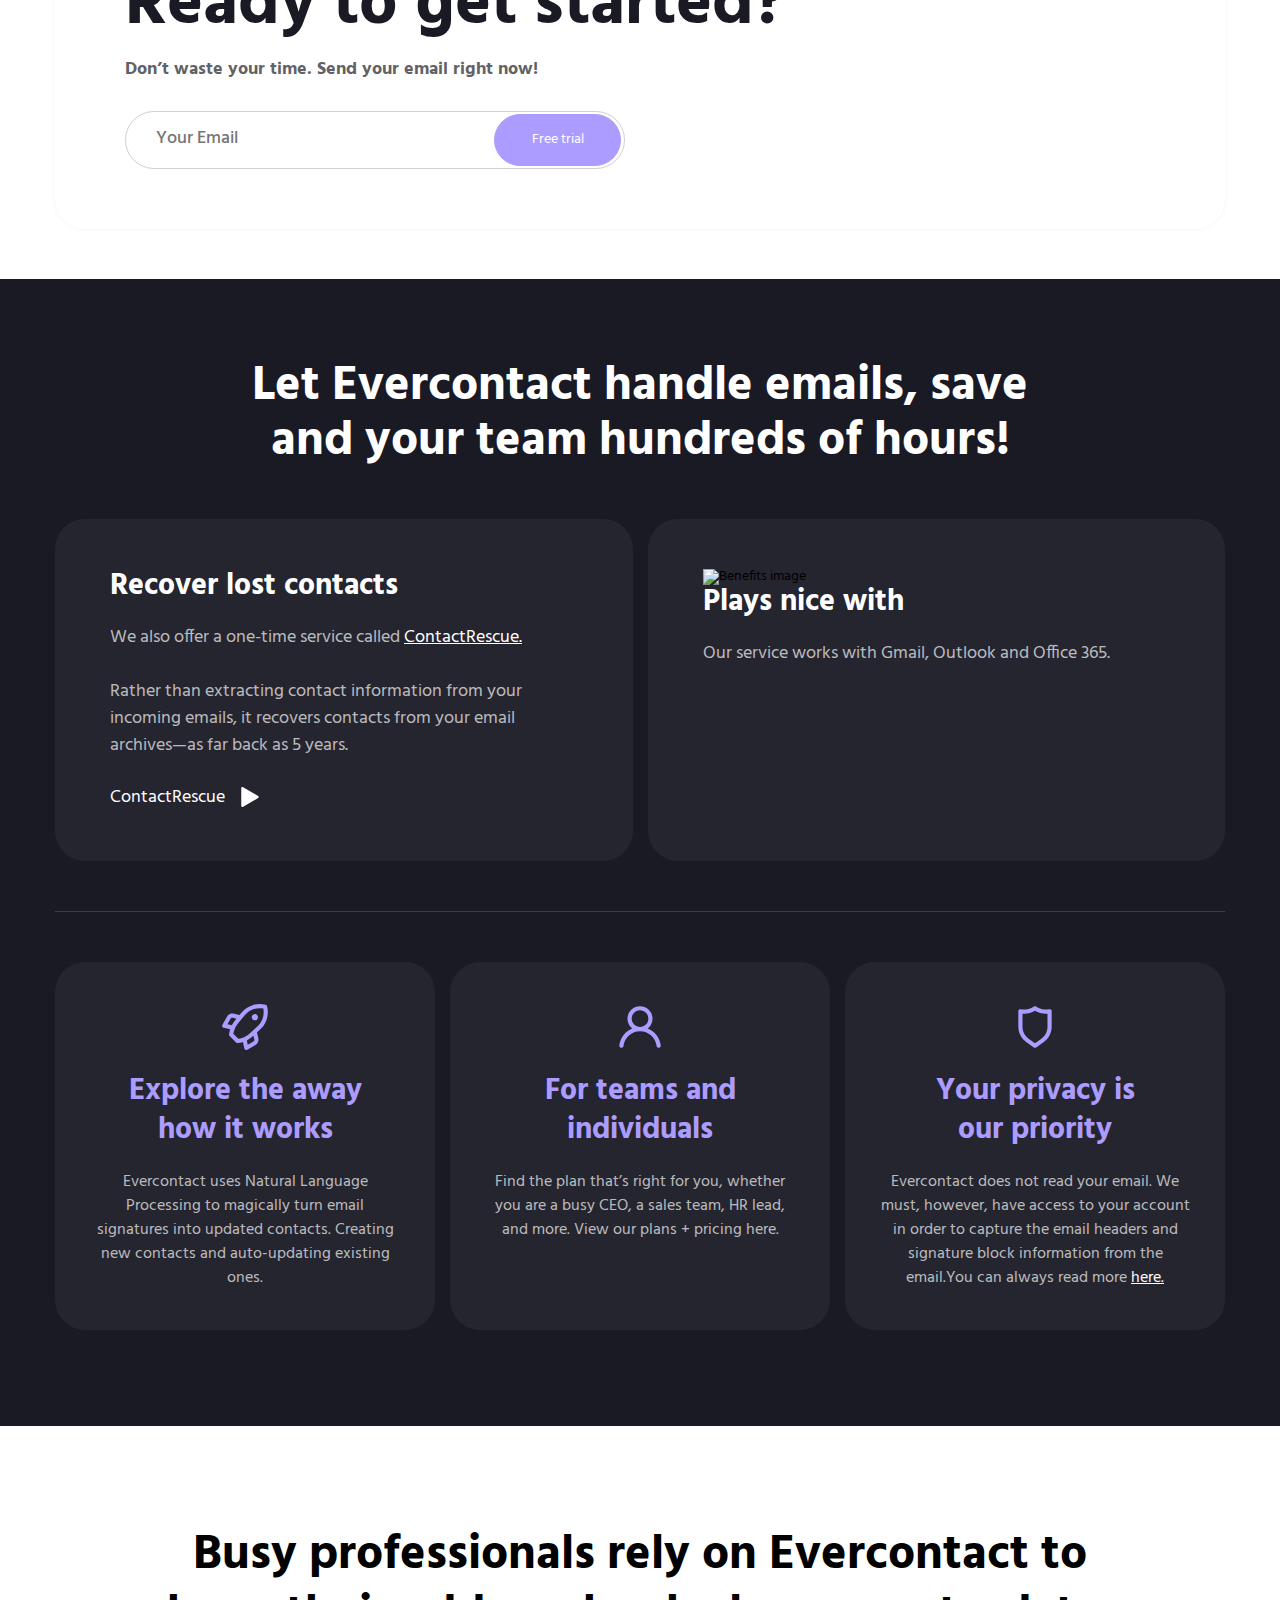
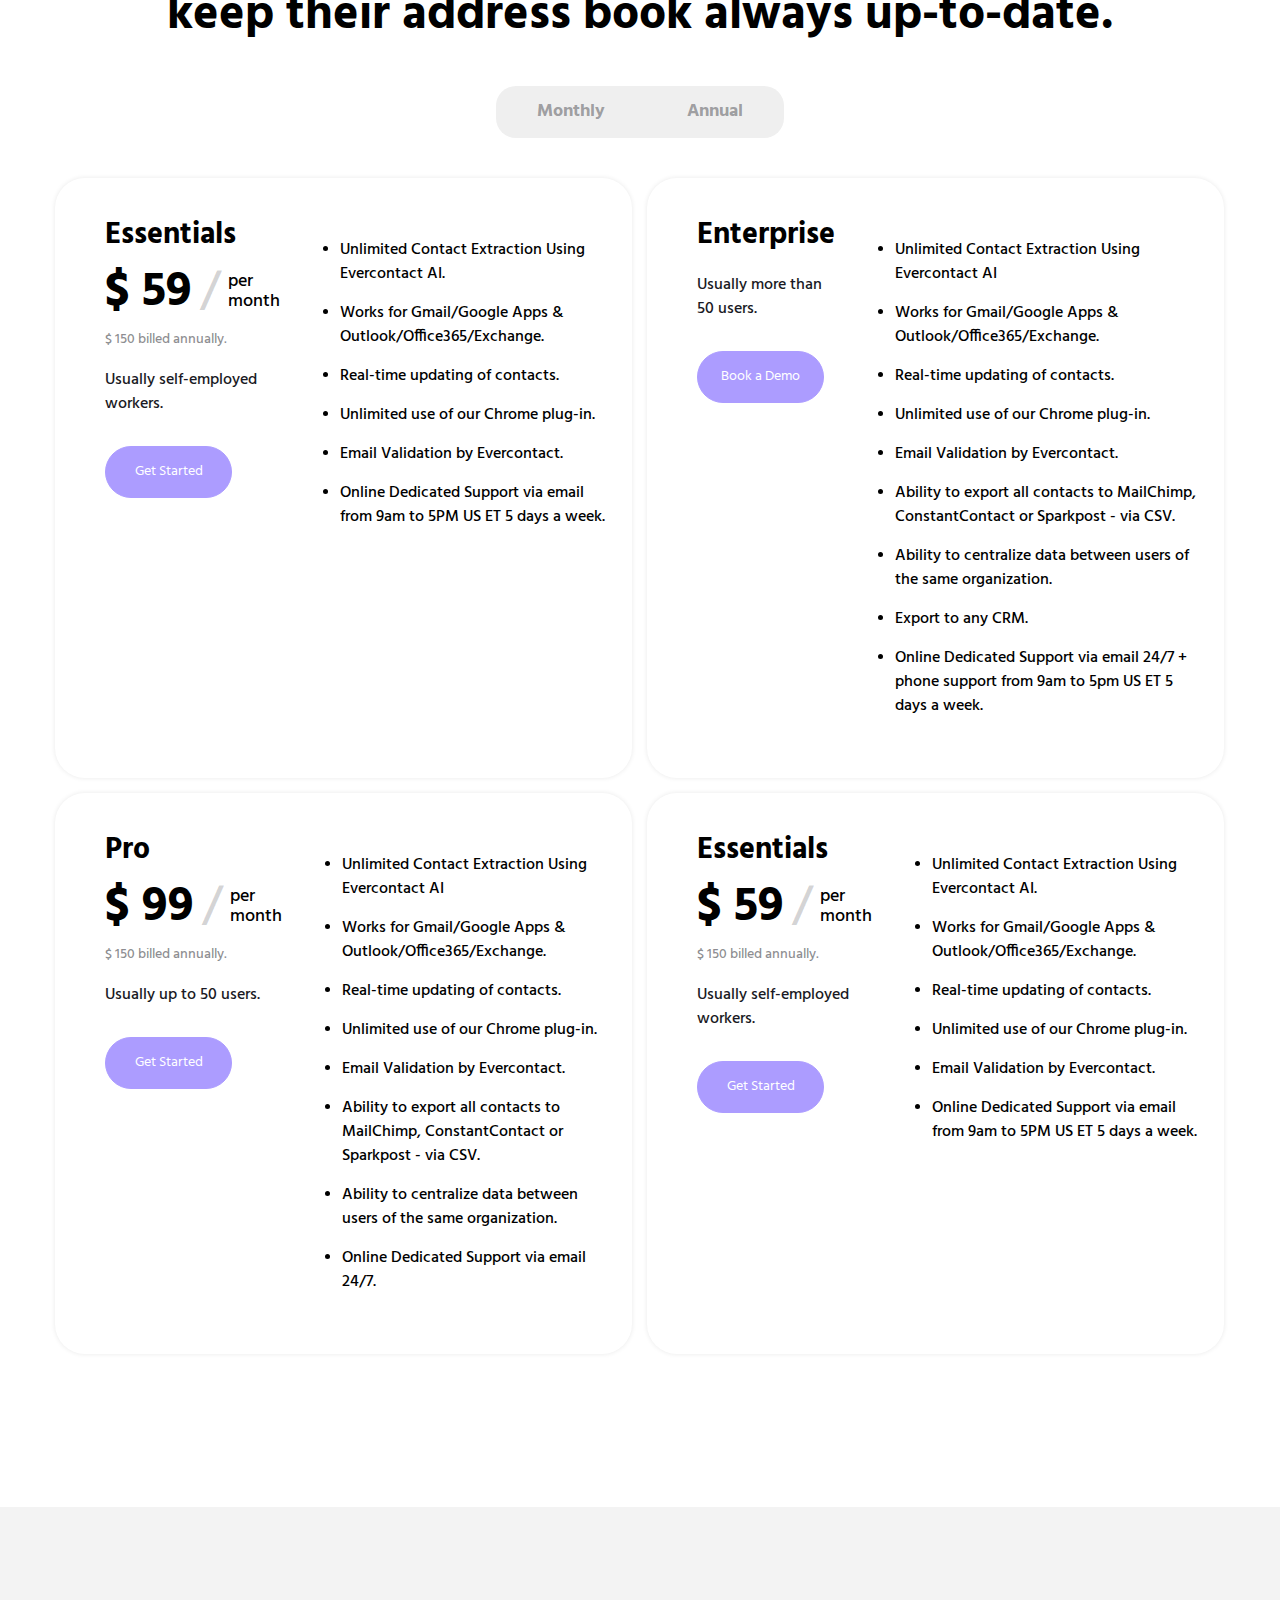
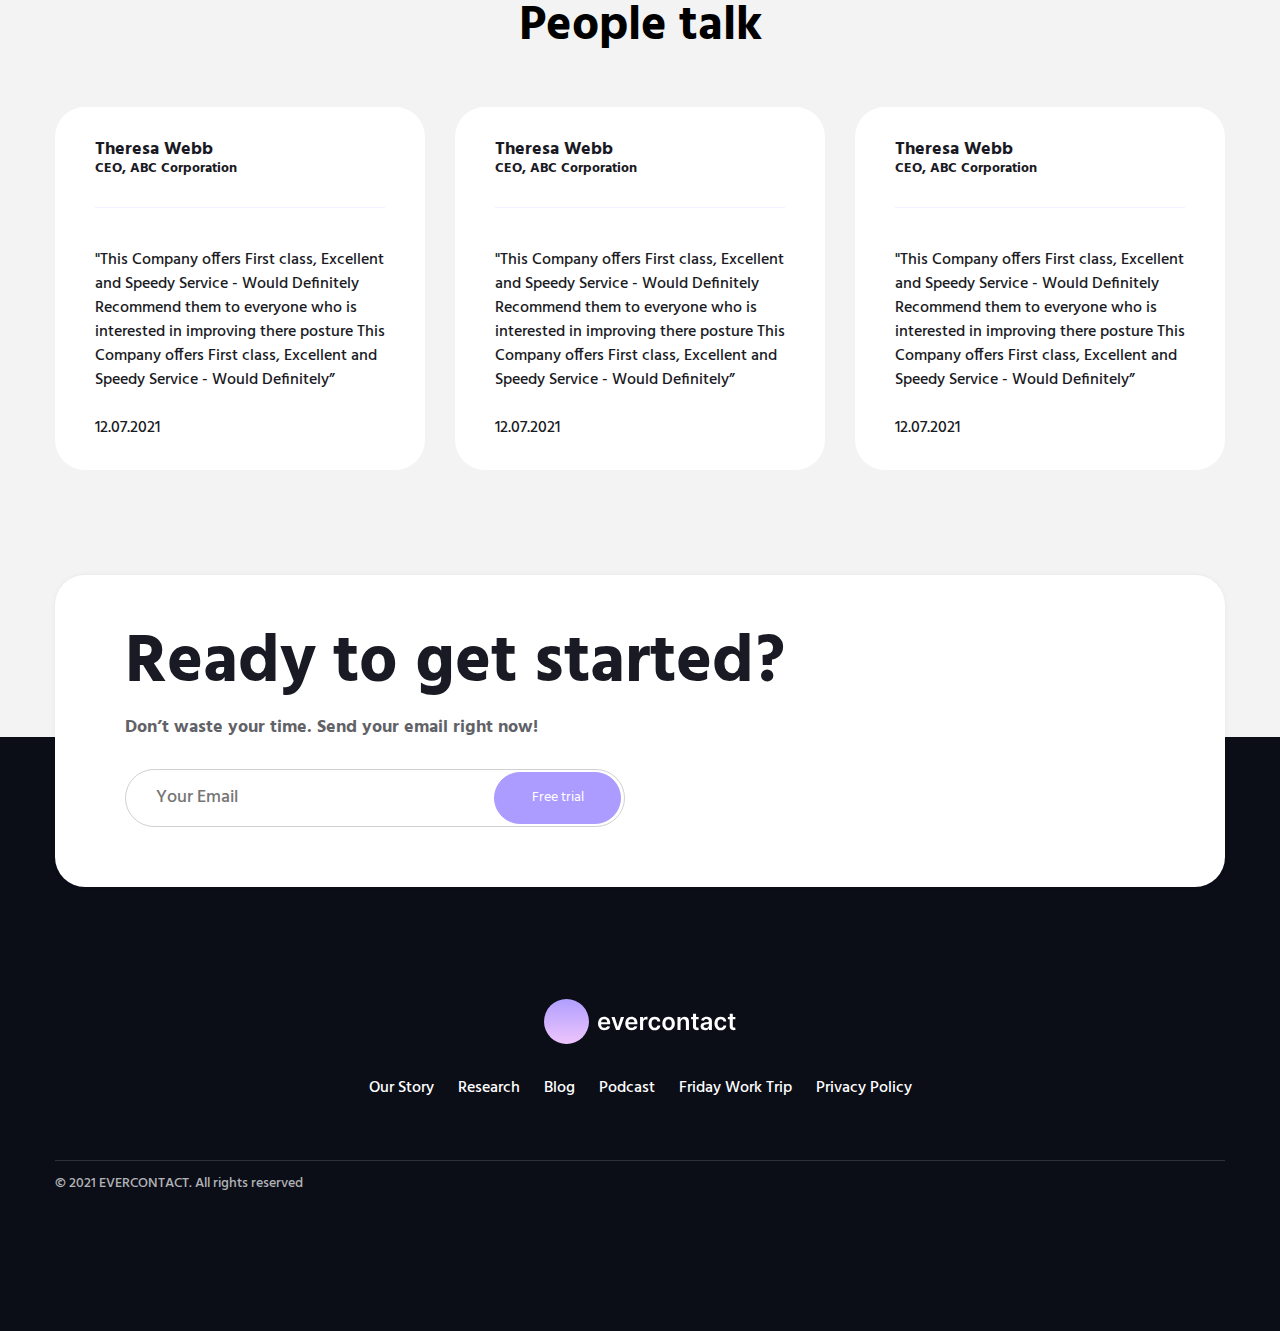
==== commit 9e8d4fd3: "init" ====
--- a/index.html
+++ b/index.html
@@ -501,7 +501,7 @@
         </div>
       </section>
 
-      <section>
+      <section class="start-section">
         <div class="container">
           <div class="start start__bottom">
             <h2 class="start__header">Ready to get started?</h2>
--- a/sass/index.css
+++ b/sass/index.css
@@ -256,6 +256,10 @@
   rotate: 90deg;
 }
 
+.start-section {
+  background-color: var(--bckgr-section-color);
+}
+
 .start {
   border-radius: 30px;
   margin-top: 50px;
@@ -271,7 +275,7 @@
 .start__bottom {
   position: relative;
   z-index: 1;
-  margin-bottom: -150px;
+  margin: 0px 0px -150px;
   background-color: var(--light-text-color);
 }
 
@@ -390,7 +394,7 @@
 }
 
 .feedback {
-  height: 908px;
+  padding-bottom: 105px;
   background-color: var(--bckgr-section-color);
 }
 
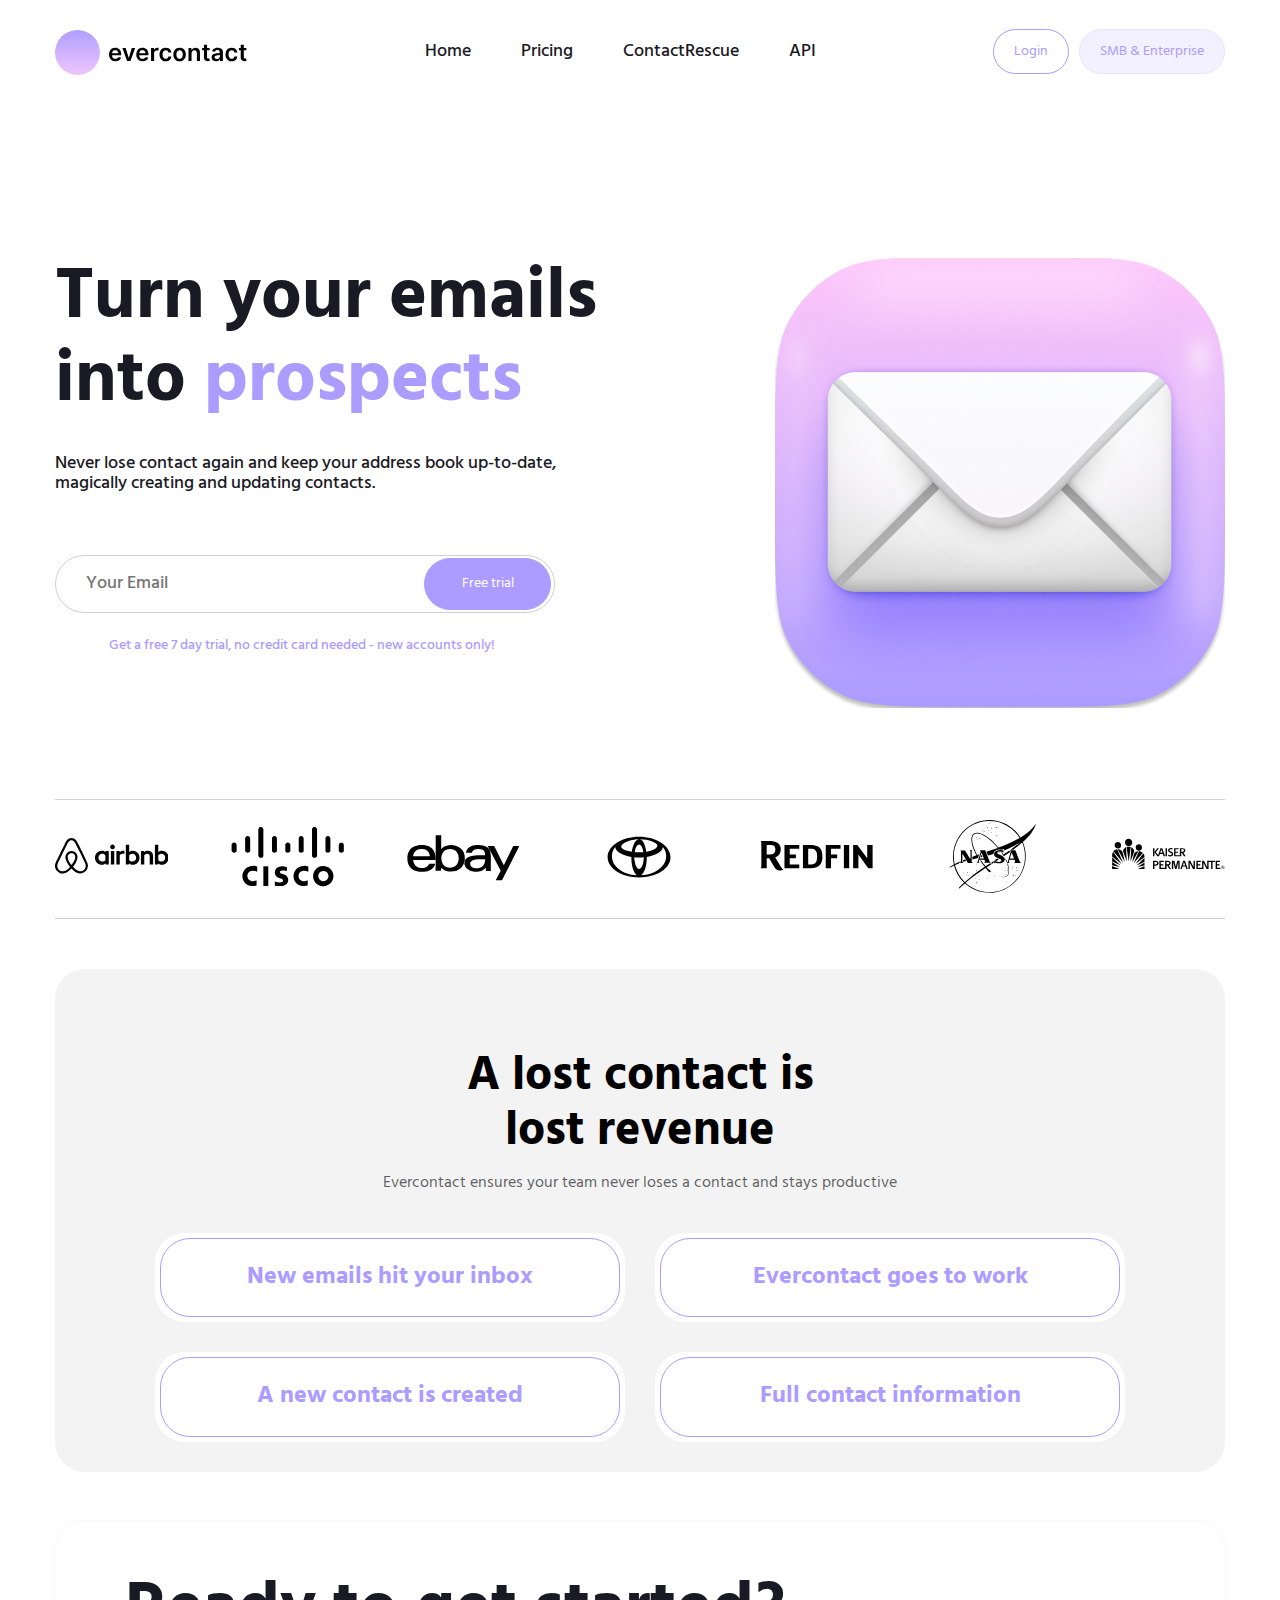
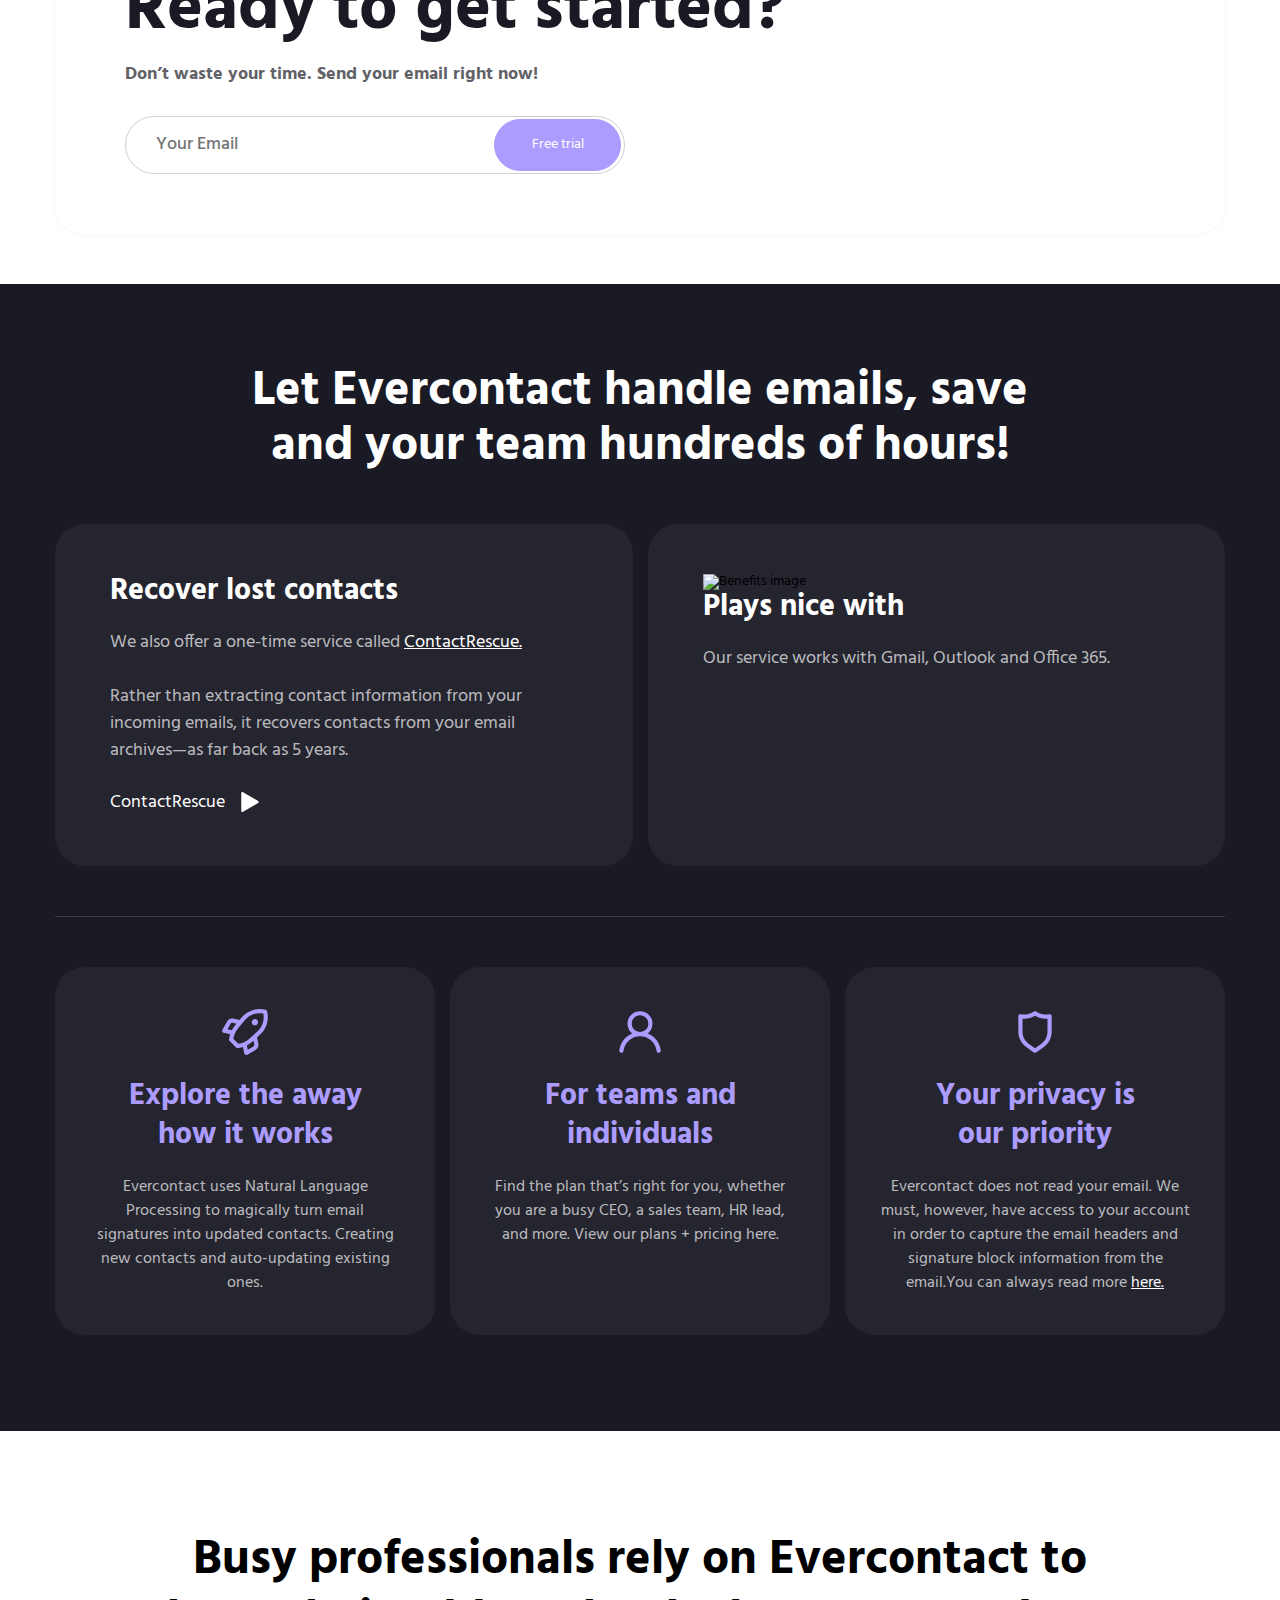
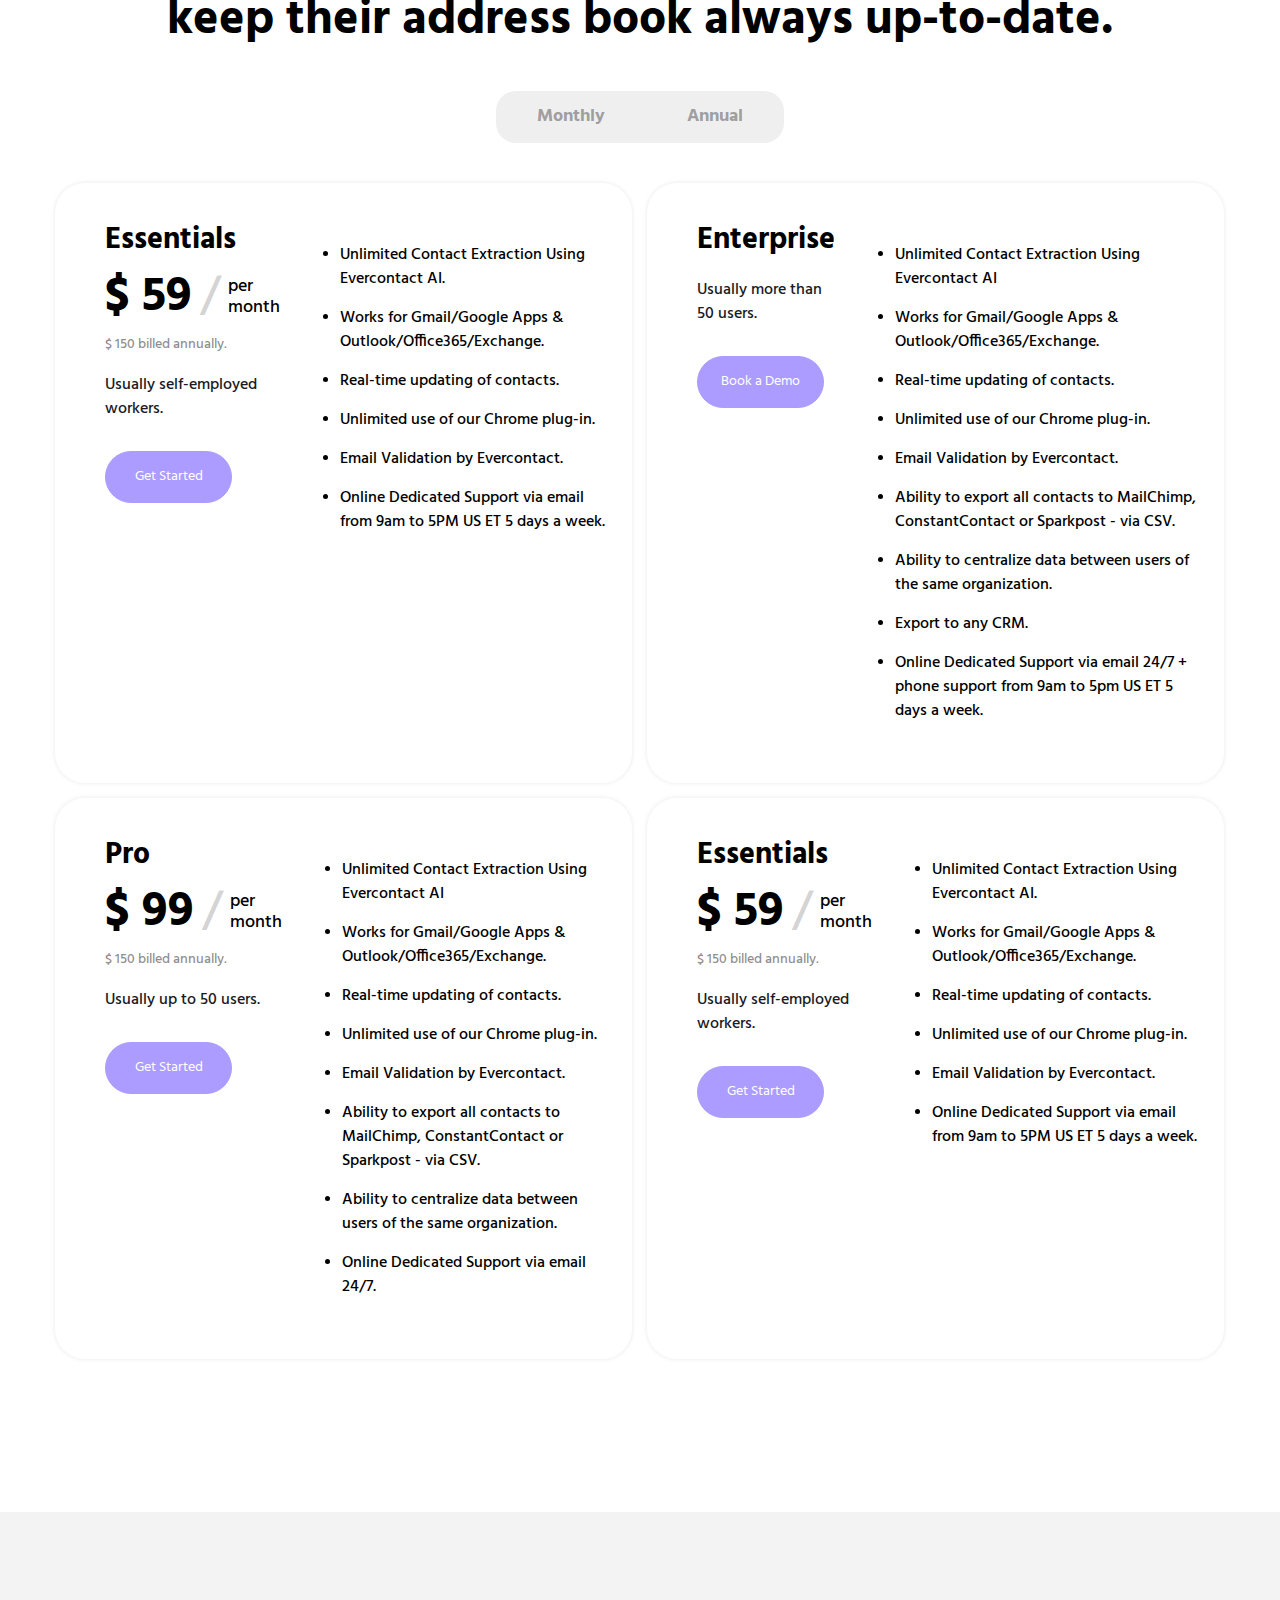
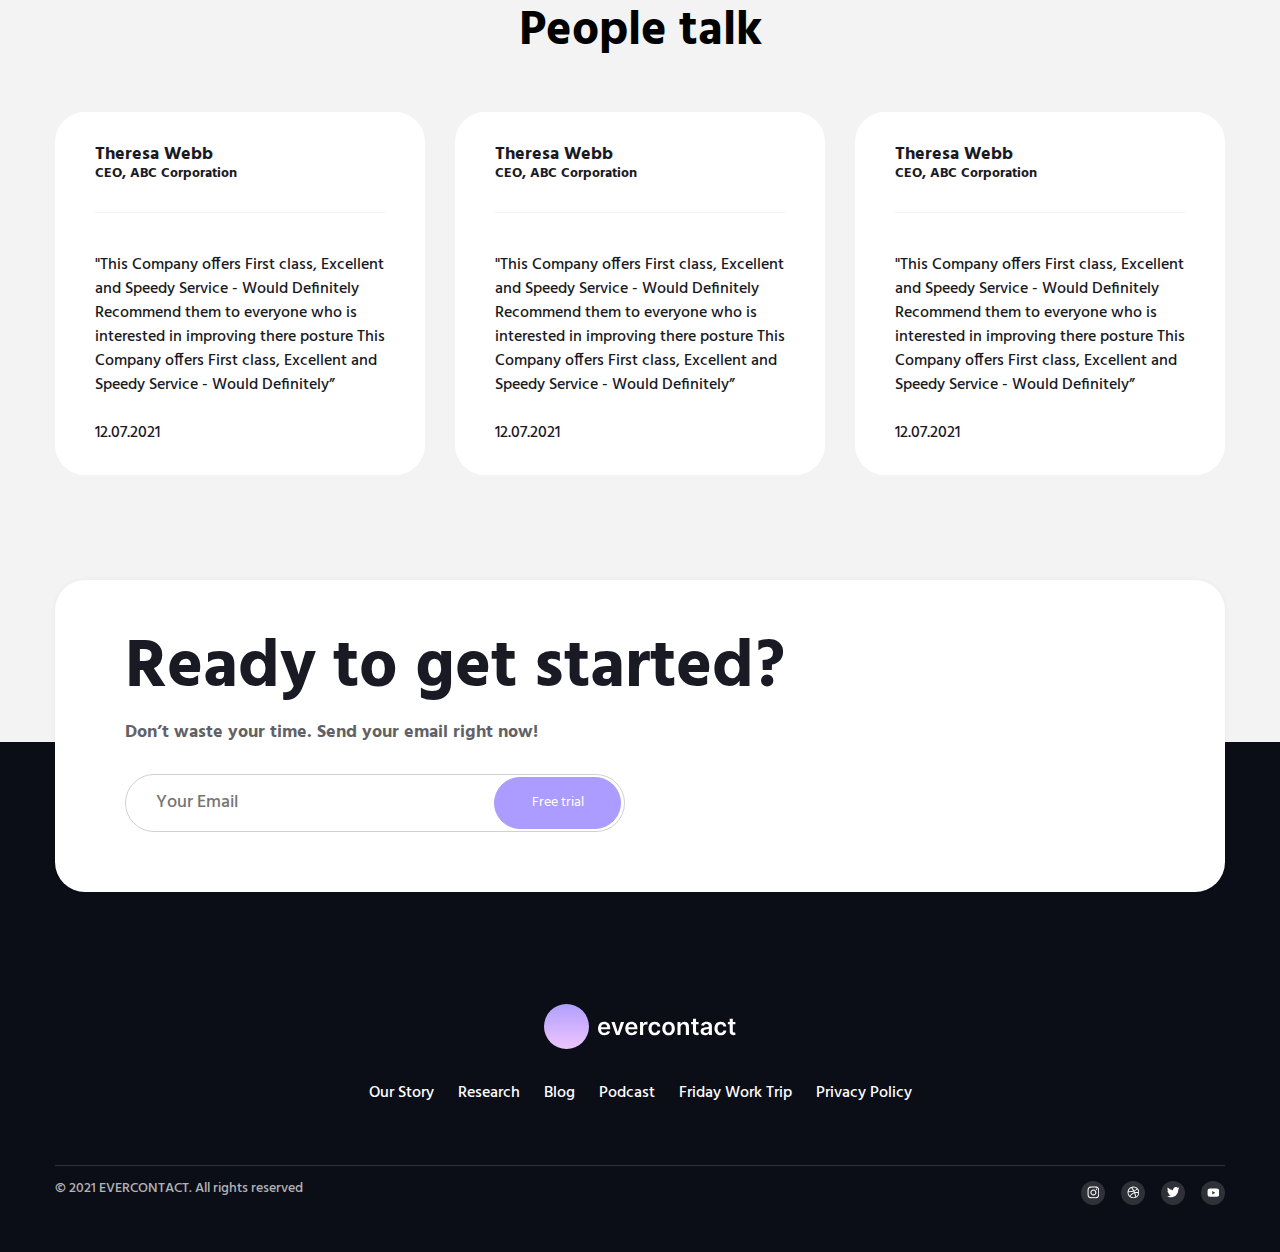
==== commit dc4b1d89: "svg fixed" ====
--- a/index.html
+++ b/index.html
@@ -105,60 +105,39 @@
         <div class="container">
           <ul class="clients__list">
             <li>
-              <img
-                class="clients__item"
-                src="./img/airbnb.svg"
-                alt="airbnb"
-                height="73"
-              />
-            </li>
-            <li>
-              <img
-                class="clients__item"
-                src="./img/cisco.svg"
-                alt="cisco"
-                height="73"
-              />
-            </li>
-            <li>
-              <img
-                class="clients__item"
-                src="./img/ebay.svg"
-                alt="ebay"
-                height="73"
-              />
-            </li>
-            <li>
-              <img
-                class="clients__item"
-                src="./img/toyota.svg"
-                alt="toyota"
-                height="73"
-              />
-            </li>
-            <li>
-              <img
-                class="clients__item"
-                src="./img/redfin.svg"
-                alt="redfin"
-                height="73"
-              />
-            </li>
-            <li>
-              <img
-                class="clients__item"
-                src="./img/nasa.svg"
-                alt="nasa"
-                height="73"
-              />
-            </li>
-            <li>
-              <img
-                class="clients__item"
-                src="./img/kaiser.svg"
-                alt="kaiser"
-                height="73"
-              />
+              <svg width="113" height="73" class="clients__item">
+                <use href="./img/symbol-defs.svg#icon-airbnb"></use>
+              </svg>
+            </li>
+            <li>
+              <svg width="113" height="73" class="clients__item">
+                <use href="./img/symbol-defs.svg#icon-cisco"></use>
+              </svg>
+            </li>
+            <li>
+              <svg width="113" height="73" class="clients__item">
+                <use href="./img/symbol-defs.svg#icon-ebay"></use>
+              </svg>
+            </li>
+            <li>
+              <svg width="113" height="73" class="clients__item">
+                <use href="./img/symbol-defs.svg#icon-toyota"></use>
+              </svg>
+            </li>
+            <li>
+              <svg width="113" height="73" class="clients__item">
+                <use href="./img/symbol-defs.svg#icon-redfin"></use>
+              </svg>
+            </li>
+            <li>
+              <svg width="113" height="73" class="clients__item">
+                <use href="./img/symbol-defs.svg#icon-nasa"></use>
+              </svg>
+            </li>
+            <li>
+              <svg width="113" height="73" class="clients__item">
+                <use href="./img/symbol-defs.svg#icon-kaiser"></use>
+              </svg>
             </li>
           </ul>
         </div>
@@ -546,11 +525,14 @@
         <div class="footer__bottom">
           <p class="footer__bottom-text">&#169; 2021 EVERCONTACT. All rights reserved</p>
           <ul class="footer__social-list">
-            <li class="footer__social-item"><svg width="45"><use></use></svg>
-            </li>
-            <li class="footer__social-item"><svg width="45"><use></use></svg></li>
-            <li class="footer__social-item"><svg width="45"><use></use></svg></li>
-            <li class="footer__social-item"><svg width="45"><use></use></svg></li>
+            <li><a href="" class="footer__social-item"><svg width="12.8" height="12.8" class="footer__social-icon"><use href="./img/symbol-defs.svg#icon-instagram"></use></svg></a>
+            </li>
+            <li><a class="footer__social-item" href=""><svg width="12.8" height="12.8" class="footer__social-icon"><use href="./img/symbol-defs.svg#icon-internet"></use></svg></a>
+            </li>
+            <li><a class="footer__social-item" href=""><svg width="12.8" height="12.8" class="footer__social-icon"><use href="./img/symbol-defs.svg#icon-twitter"></use></svg></a>
+            </li>
+            <li><a class="footer__social-item" href=""><svg width="12.8" height="12.8" class="footer__social-icon"><use href="./img/symbol-defs.svg#icon-youtube"></use></svg></a>
+            </li>
           </ul>
         </div>
       </div>
--- a/sass/index.css
+++ b/sass/index.css
@@ -28,6 +28,7 @@
   display: flex;
   justify-content: space-between;
   padding-top: 15px;
+  padding-bottom: 47px;
 }
 
 .footer__bottom-text {
@@ -57,6 +58,25 @@
 
 .footer__logo-icon {
   width: 193px;
+}
+
+.footer__social-item {
+  background-color: var(--border-transparent);
+  border-radius: 50px;
+  width: 24px;
+  height: 24px;
+  display: flex;
+  justify-content: center;
+  align-items: center;
+  transition: background-color 1000ms cubic-bezier(0.175, 0.885, 0.32, 1.275);
+}
+.footer__social-item:hover, .footer__social-item:focus {
+  background-color: var(--light-text-color-transparent);
+}
+
+.footer__social-icon {
+  fill: var(--light-text-color);
+  transition: fill 1000ms cubic-bezier(0.175, 0.885, 0.32, 1.275);
 }
 
 .header__content {
@@ -200,6 +220,11 @@
   max-height: 73px;
   height: 100%;
   width: auto;
+  transition: fill 1000ms cubic-bezier(0.175, 0.885, 0.32, 1.275);
+}
+.clients__item:hover, .clients__item:focus {
+  fill: var(--second-text-color-hover);
+  transition: fill 1000ms cubic-bezier(0.175, 0.885, 0.32, 1.275);
 }
 
 .features {
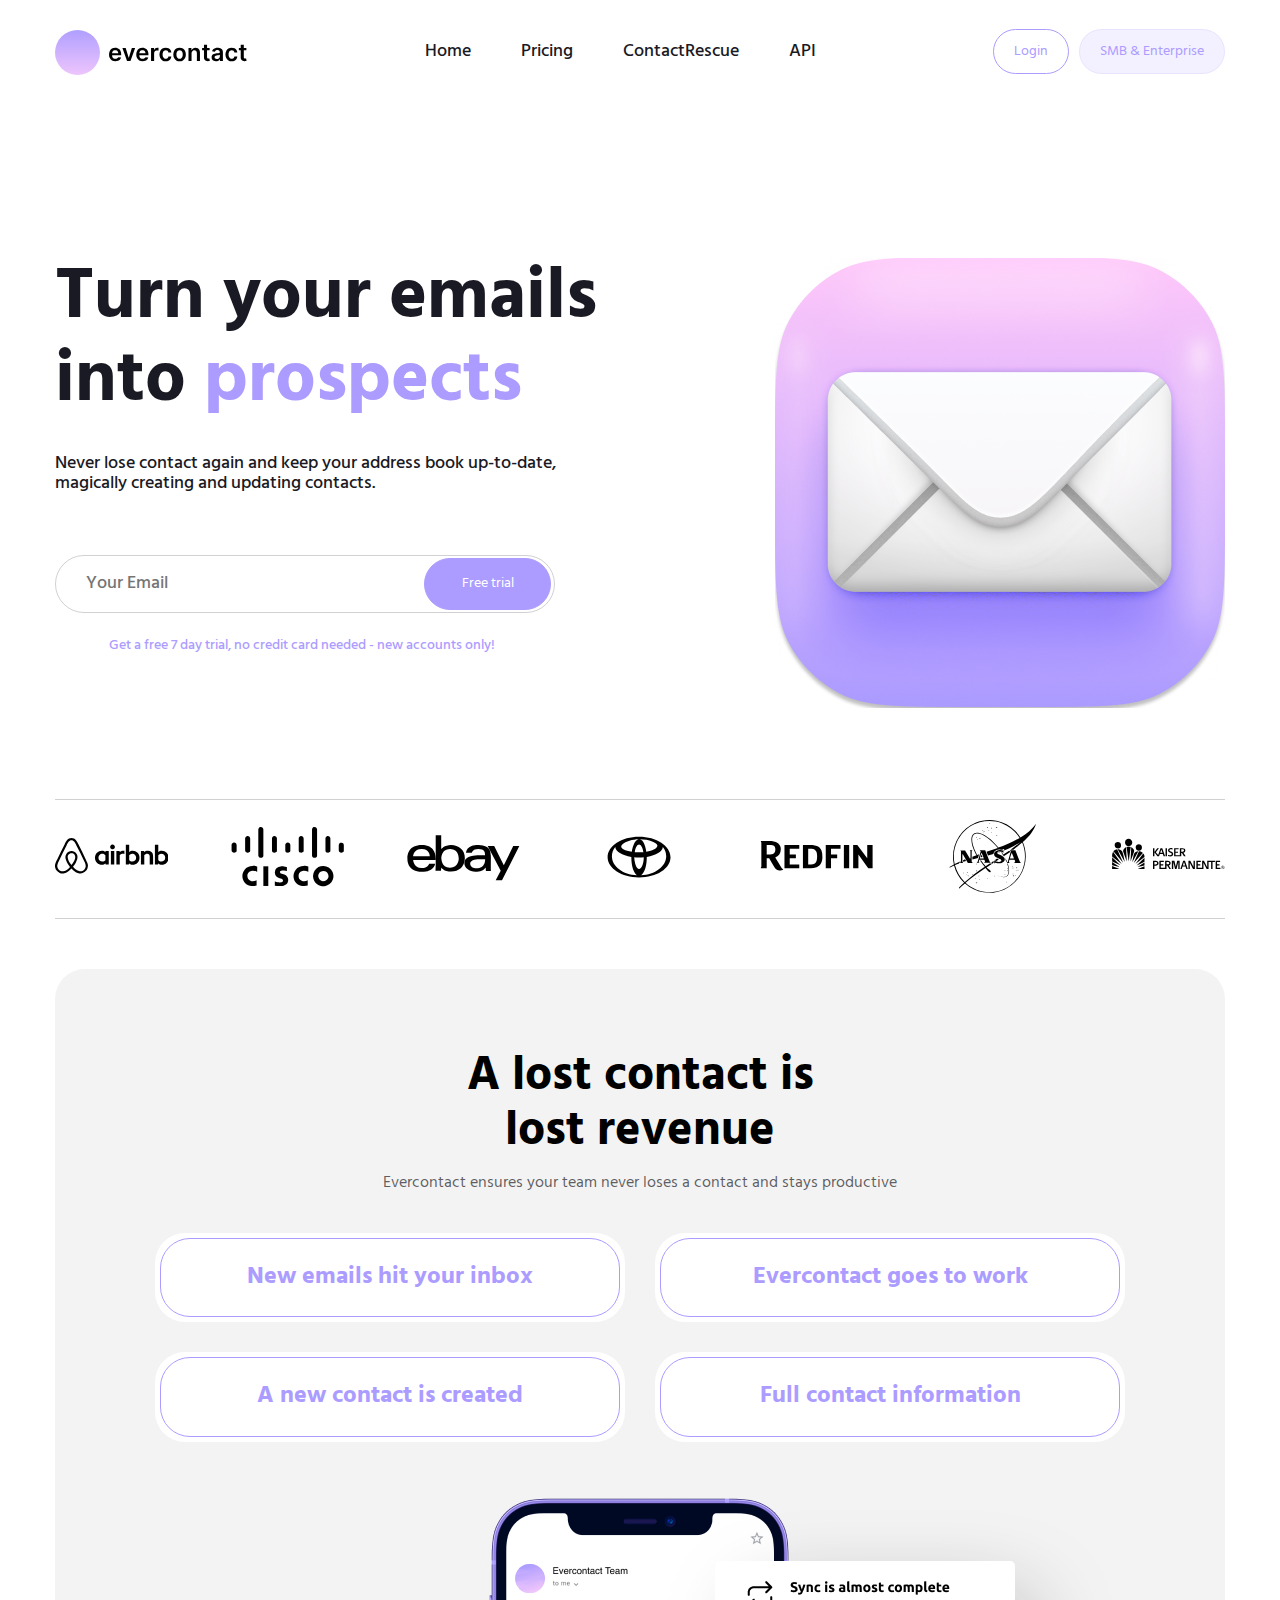
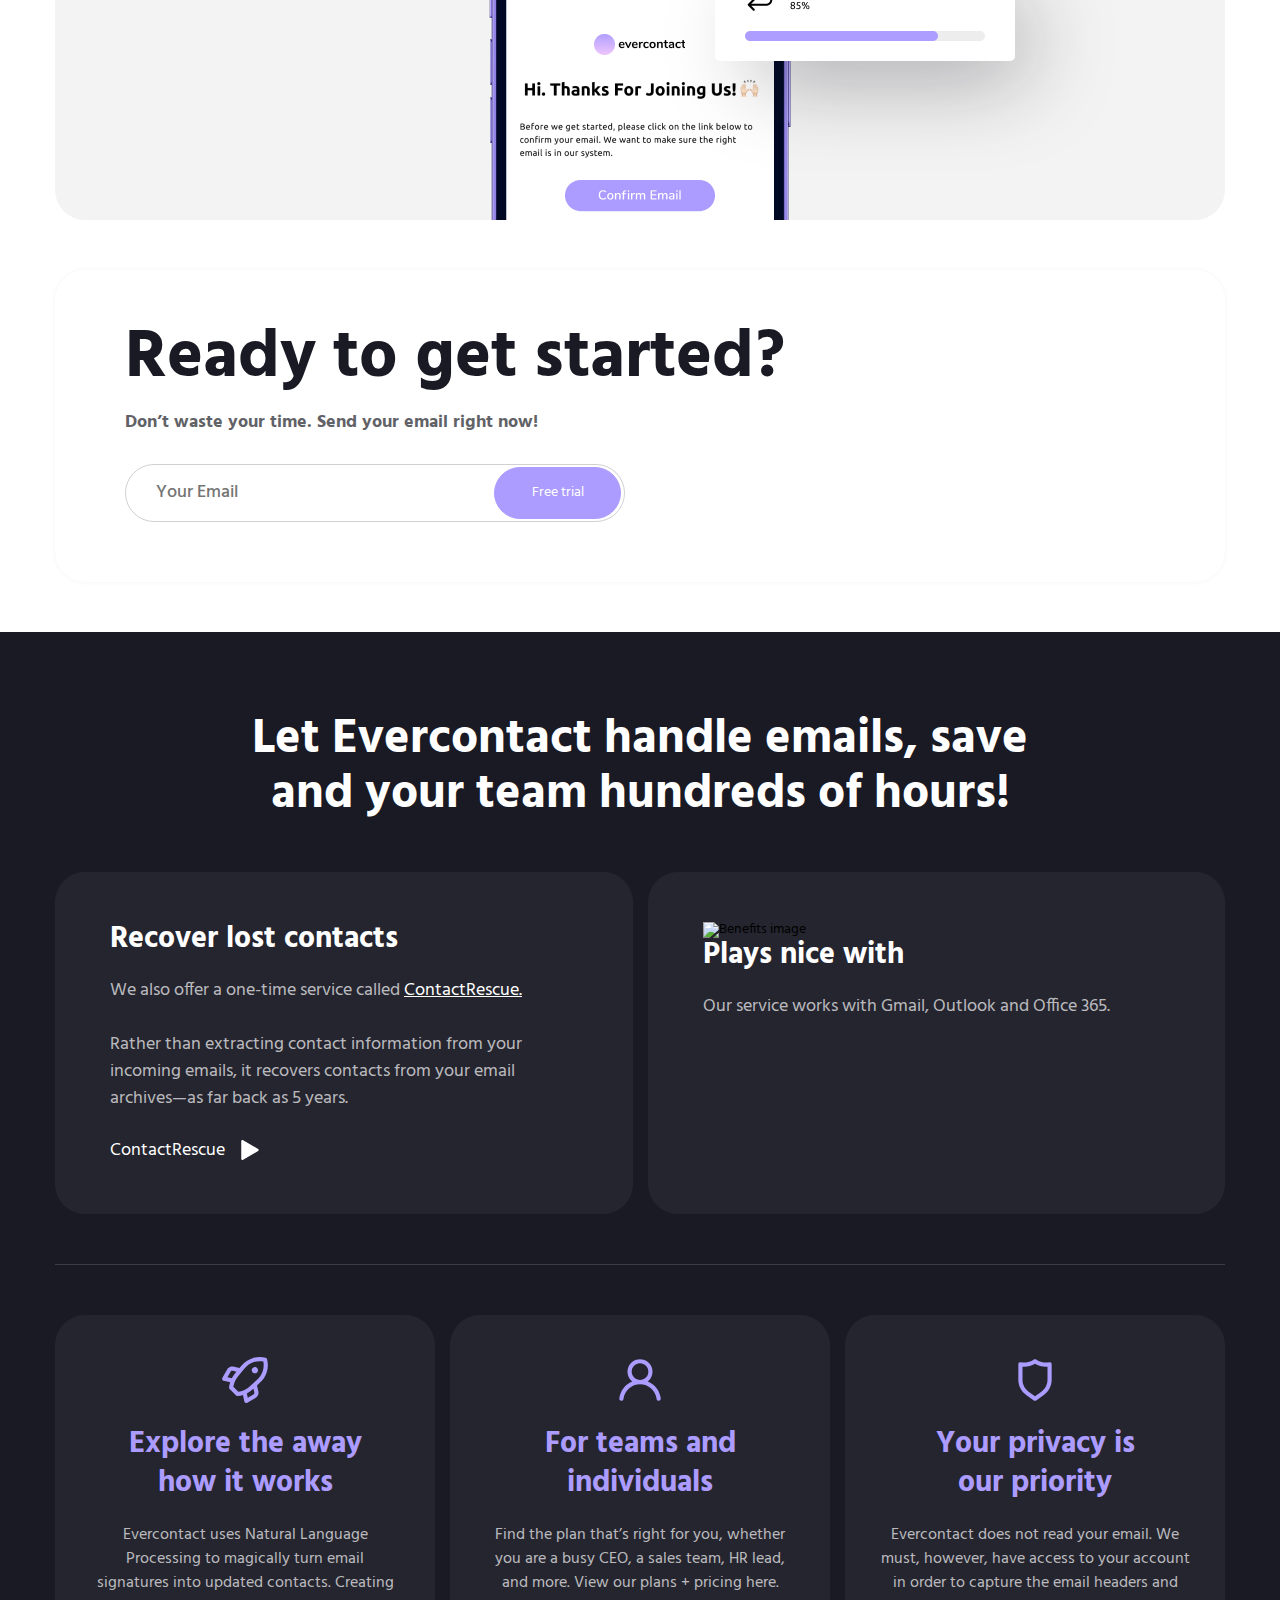
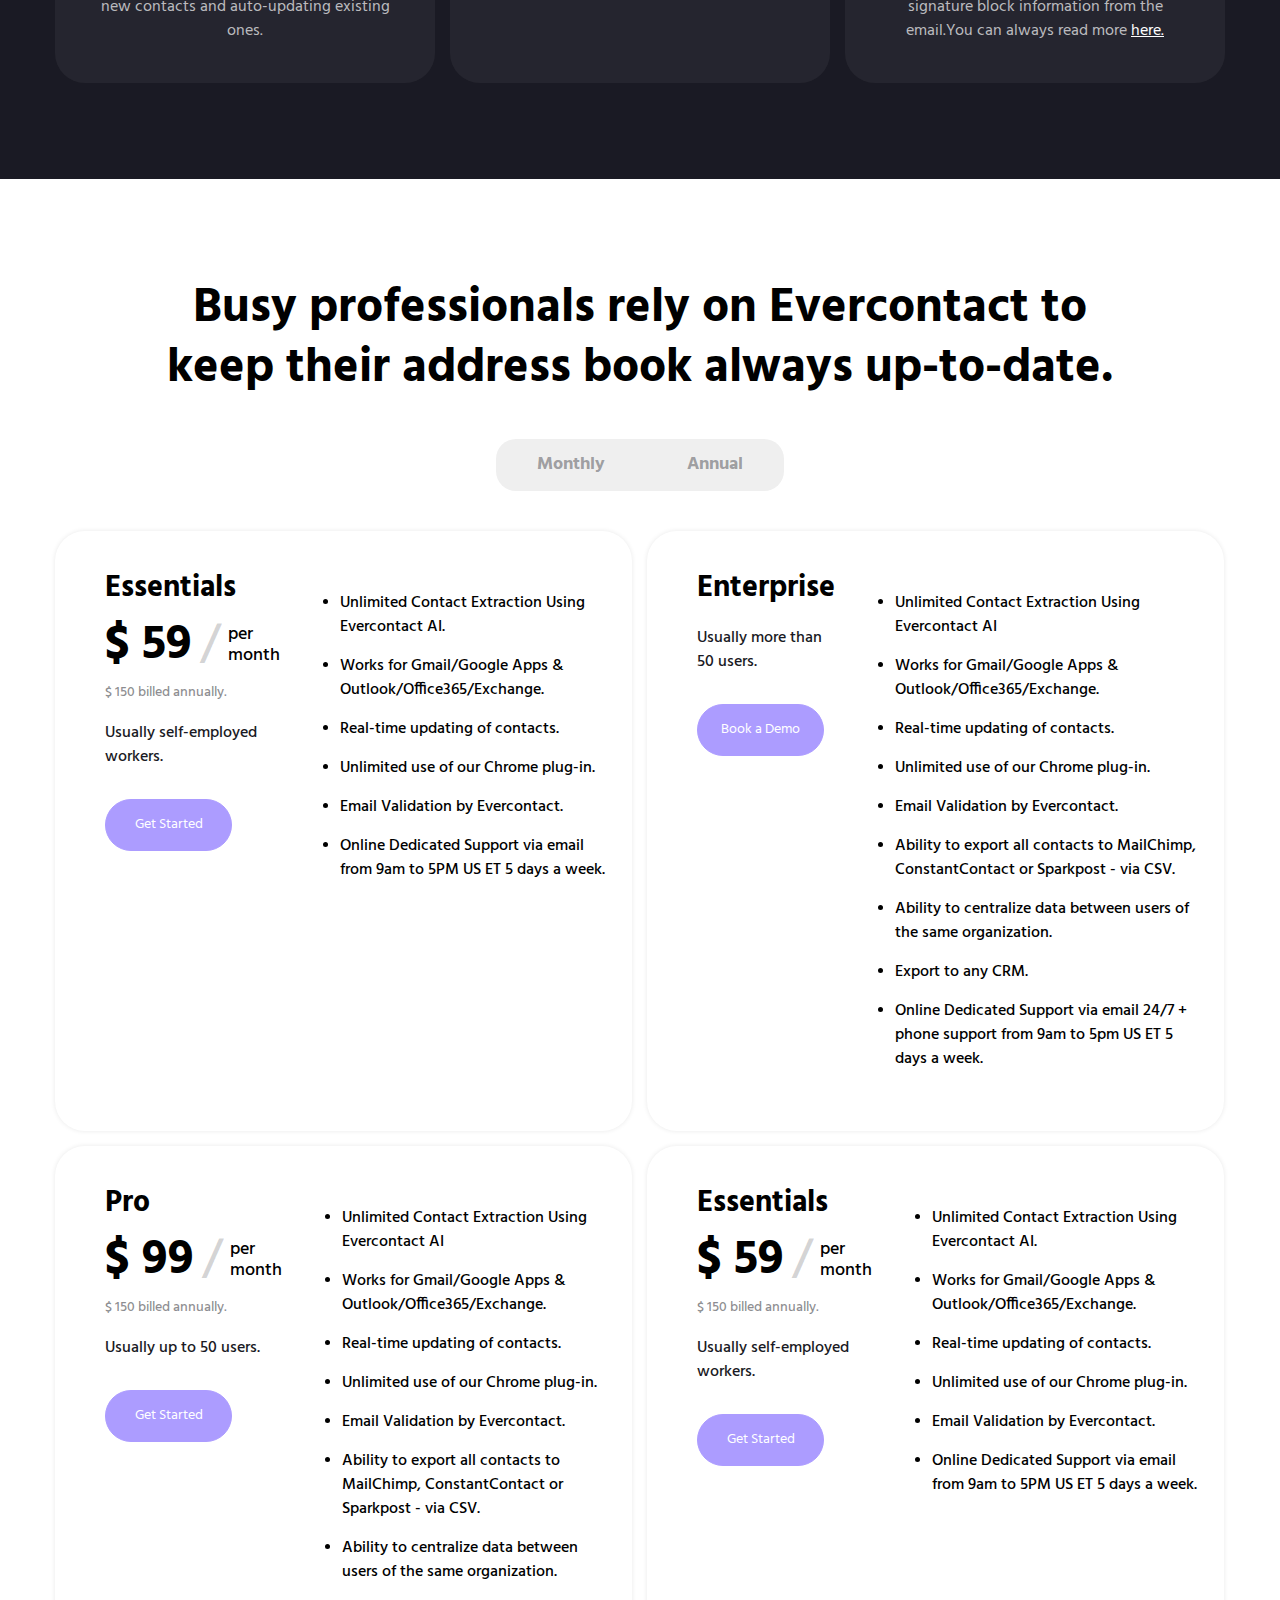
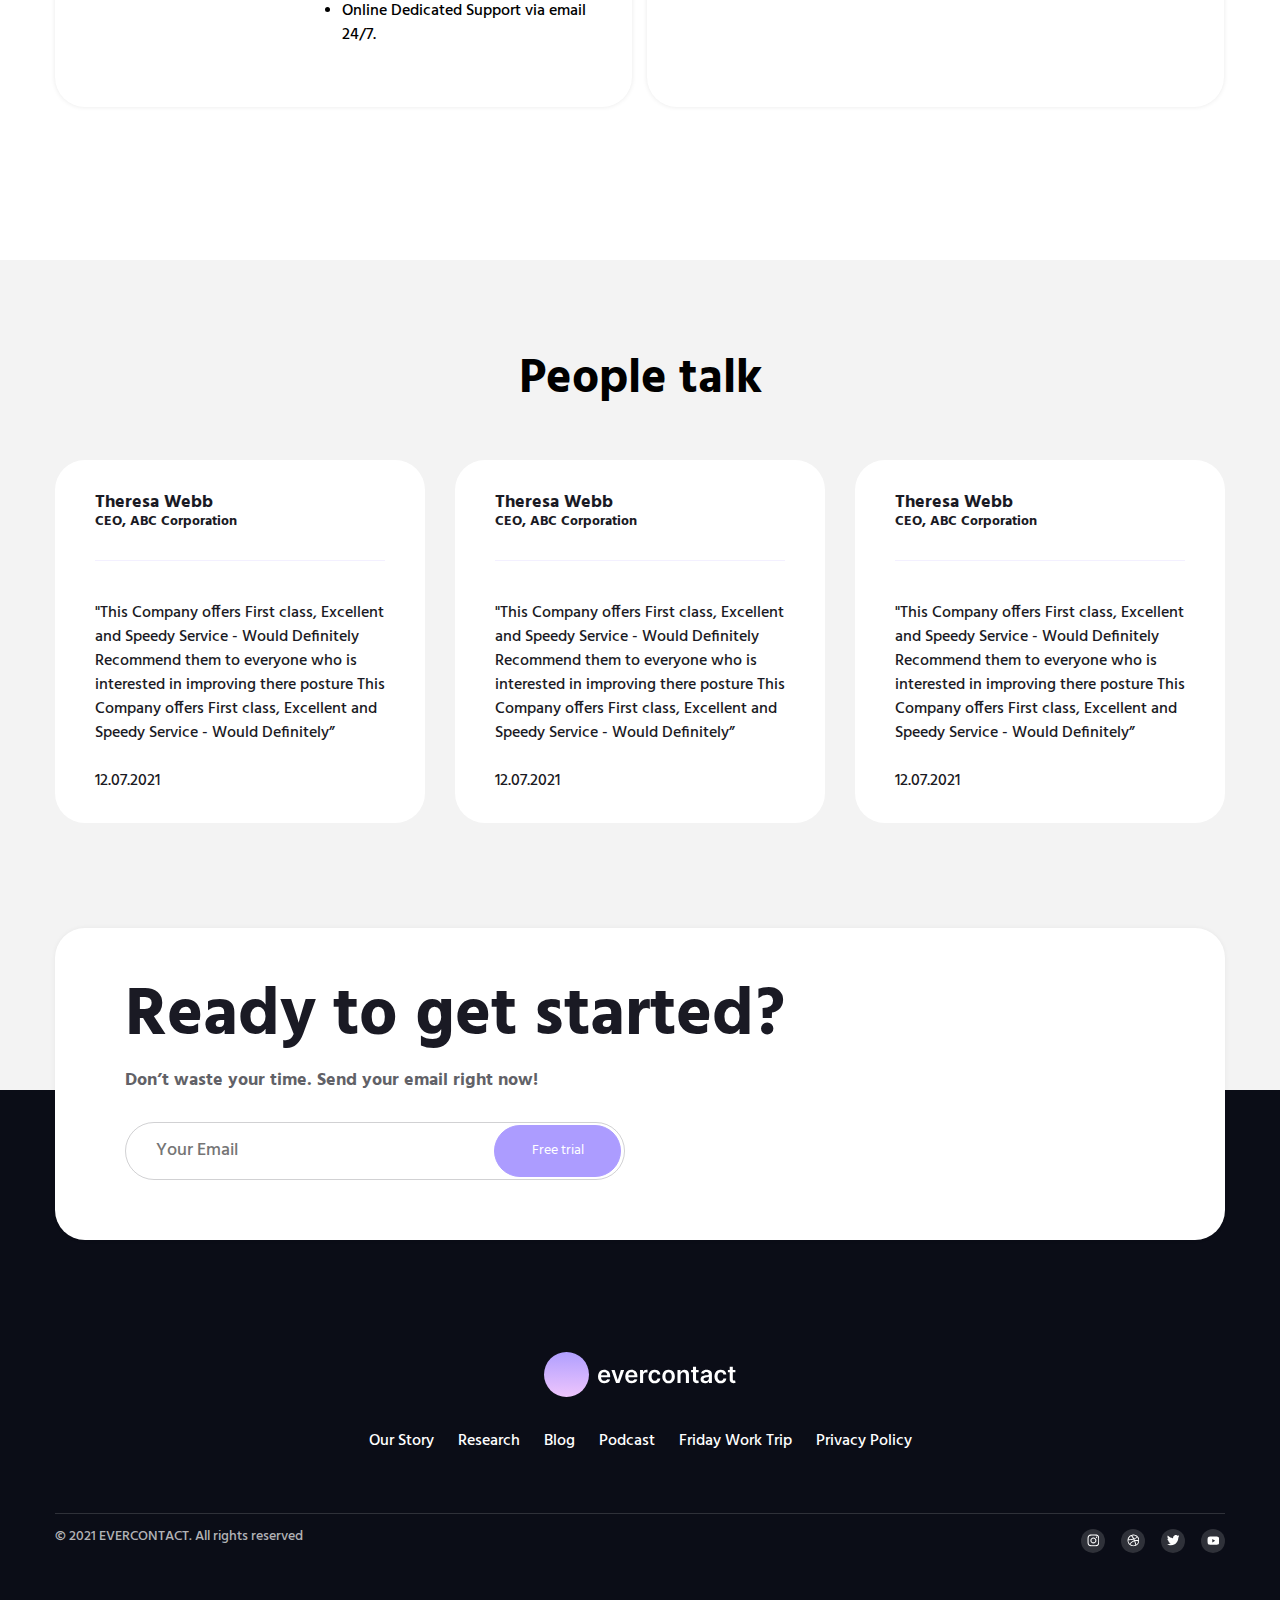
==== commit 0cbc7782: "features section pictures" ====
--- a/index.html
+++ b/index.html
@@ -158,8 +158,11 @@
               <li class="features__accordion-item"><p class="feature__accordion-text">Evercontact goes to work</p></li>
               <li class="features__accordion-item"><p class="feature__accordion-text">A new contact is created</p></li>
               <li class="features__accordion-item"><p class="feature__accordion-text">Full contact information</p></li>
-              <img src="" alt="">
             </ul>
+            <div class="features__images-box">
+              <img class="features__img" src="./img/telefon.png" alt="telefon" width="350" height="348">
+            <img class="features__img2" src="./img/telefon2.png" alt="telefon2" width="300" height="100">
+            </div>
           </div>
         </div>
       </section>
--- a/sass/index.css
+++ b/sass/index.css
@@ -236,6 +236,7 @@
   background-color: var(--bckgr-section-color);
   border-radius: 30px;
   margin-top: 50px;
+  padding: 0px 100px;
 }
 
 .features__header {
@@ -253,14 +254,14 @@
 
 .features__accordion {
   margin-top: 40px;
-  display: flex;
-  justify-content: center;
-  gap: 30px;
-  flex-wrap: wrap;
+  display: grid;
+  grid-gap: 30px;
+  grid-template-columns: 1fr 1fr;
+  width: 100%;
 }
 
 .features__accordion-item {
-  width: 470px;
+  width: 100%;
   background-color: var(--light-text-color);
   padding: 5px 5px;
   border-radius: 30px;
@@ -279,6 +280,27 @@
   width: 20px;
   height: 20px;
   rotate: 90deg;
+}
+
+.features__img {
+  max-width: 350px;
+  margin-top: 30px;
+}
+
+.features__img2 {
+  max-width: 300px;
+  border-radius: 5px;
+}
+
+.features__images-box {
+  position: relative;
+}
+
+.features__img2 {
+  position: absolute;
+  left: 250px;
+  bottom: 159px;
+  box-shadow: 25px 30px 88px -16px var(--btn-color);
 }
 
 .start-section {
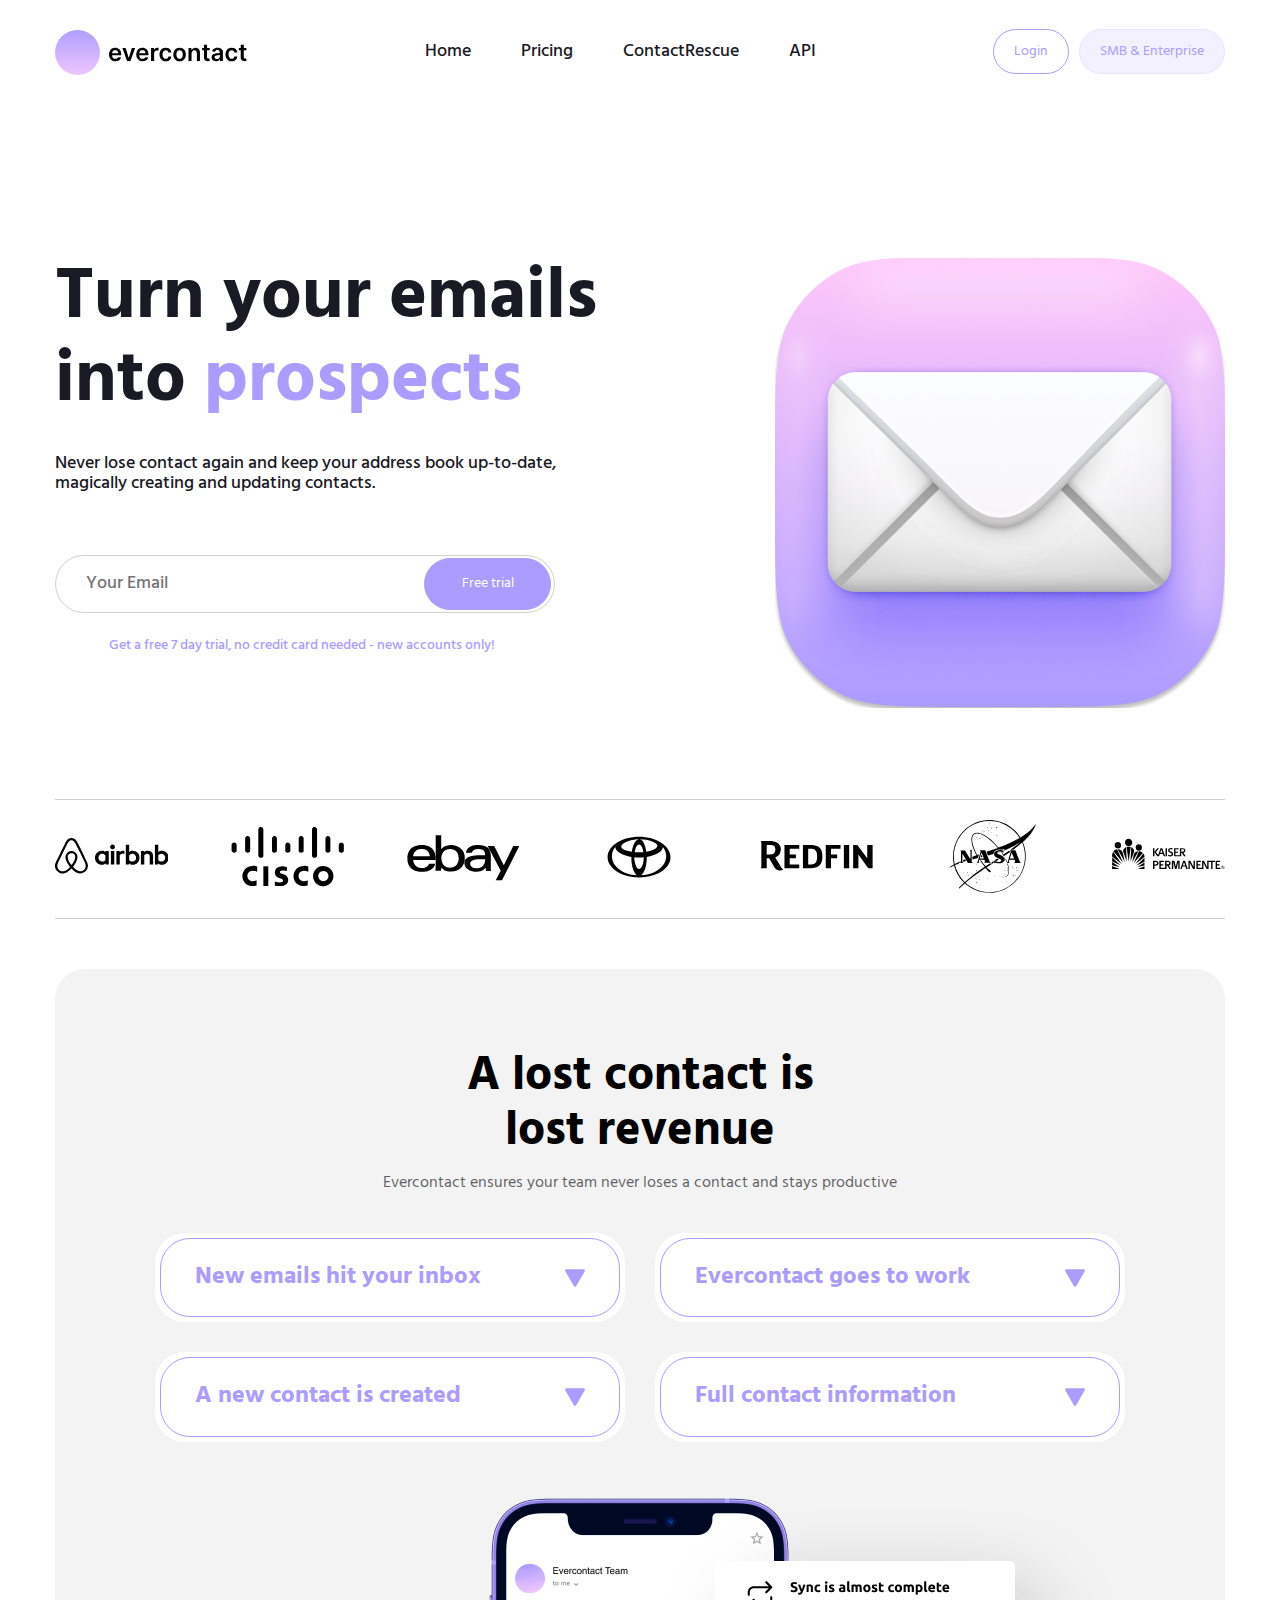
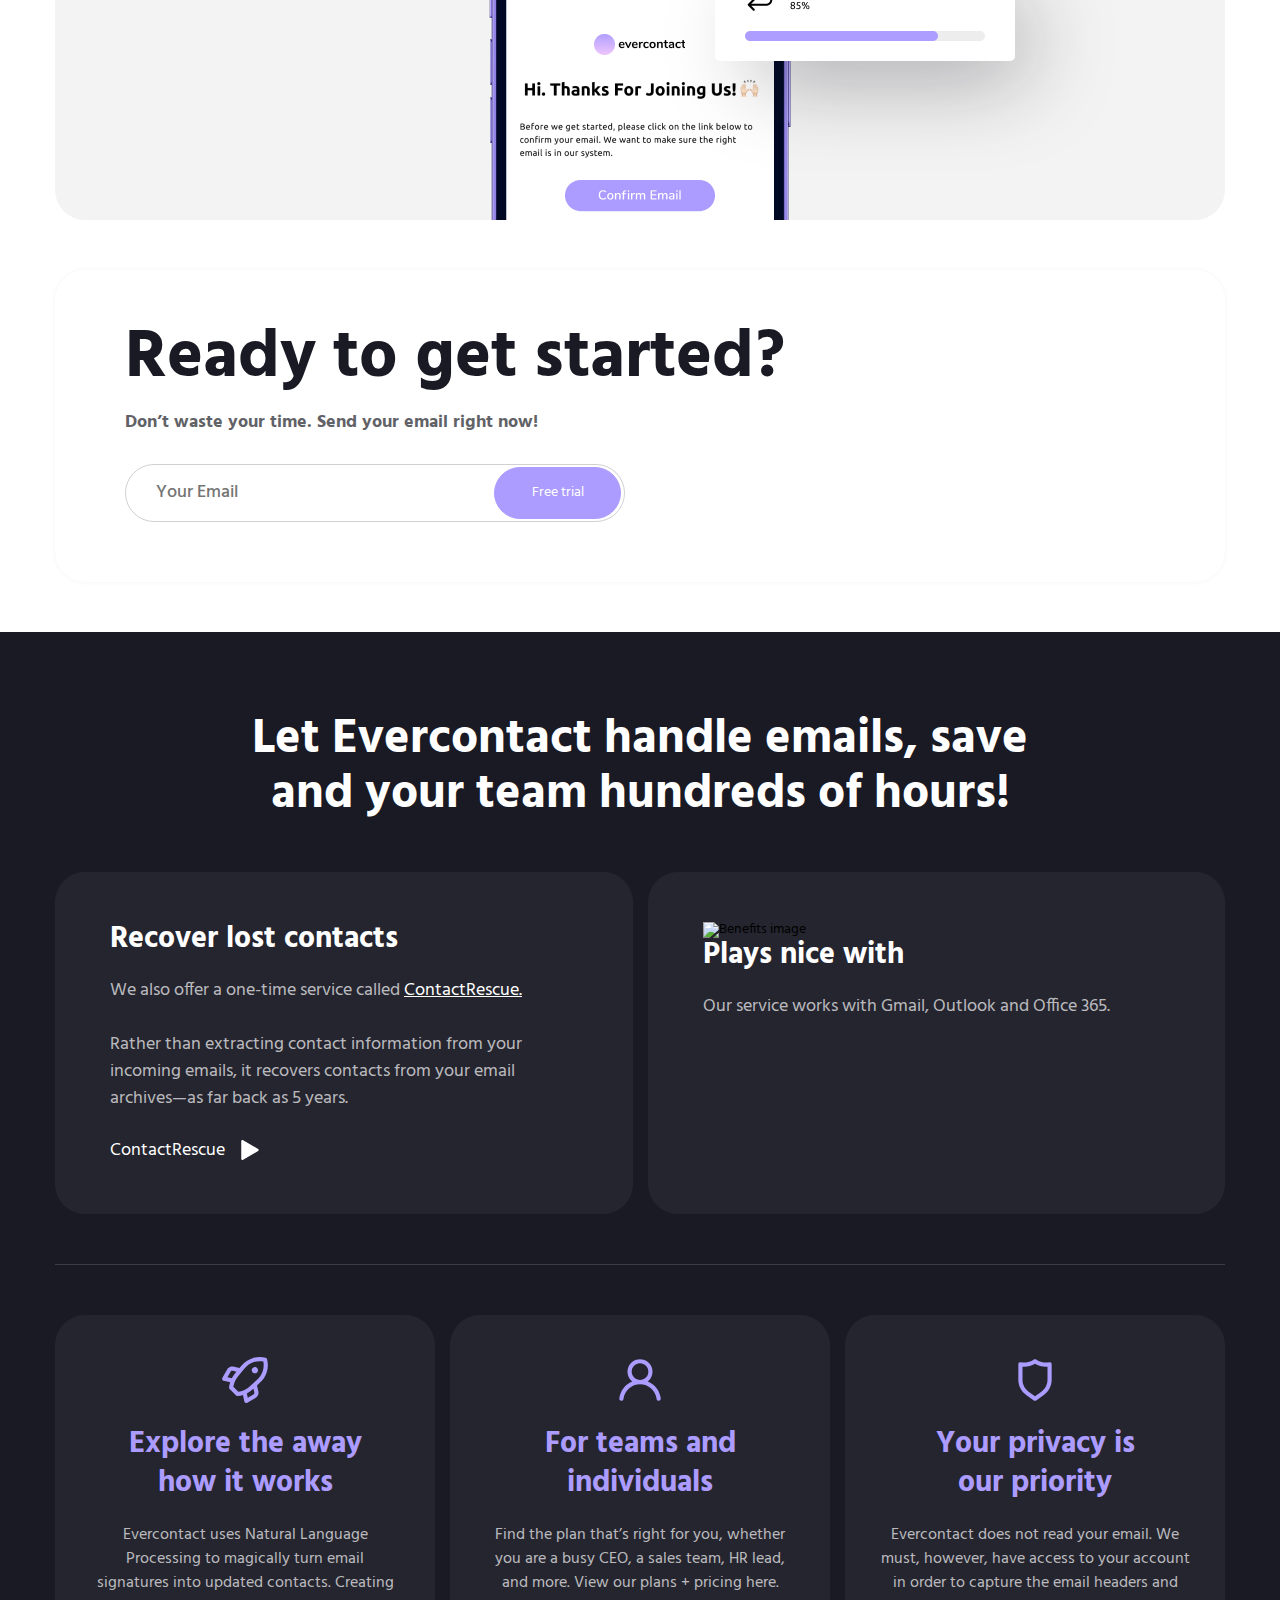
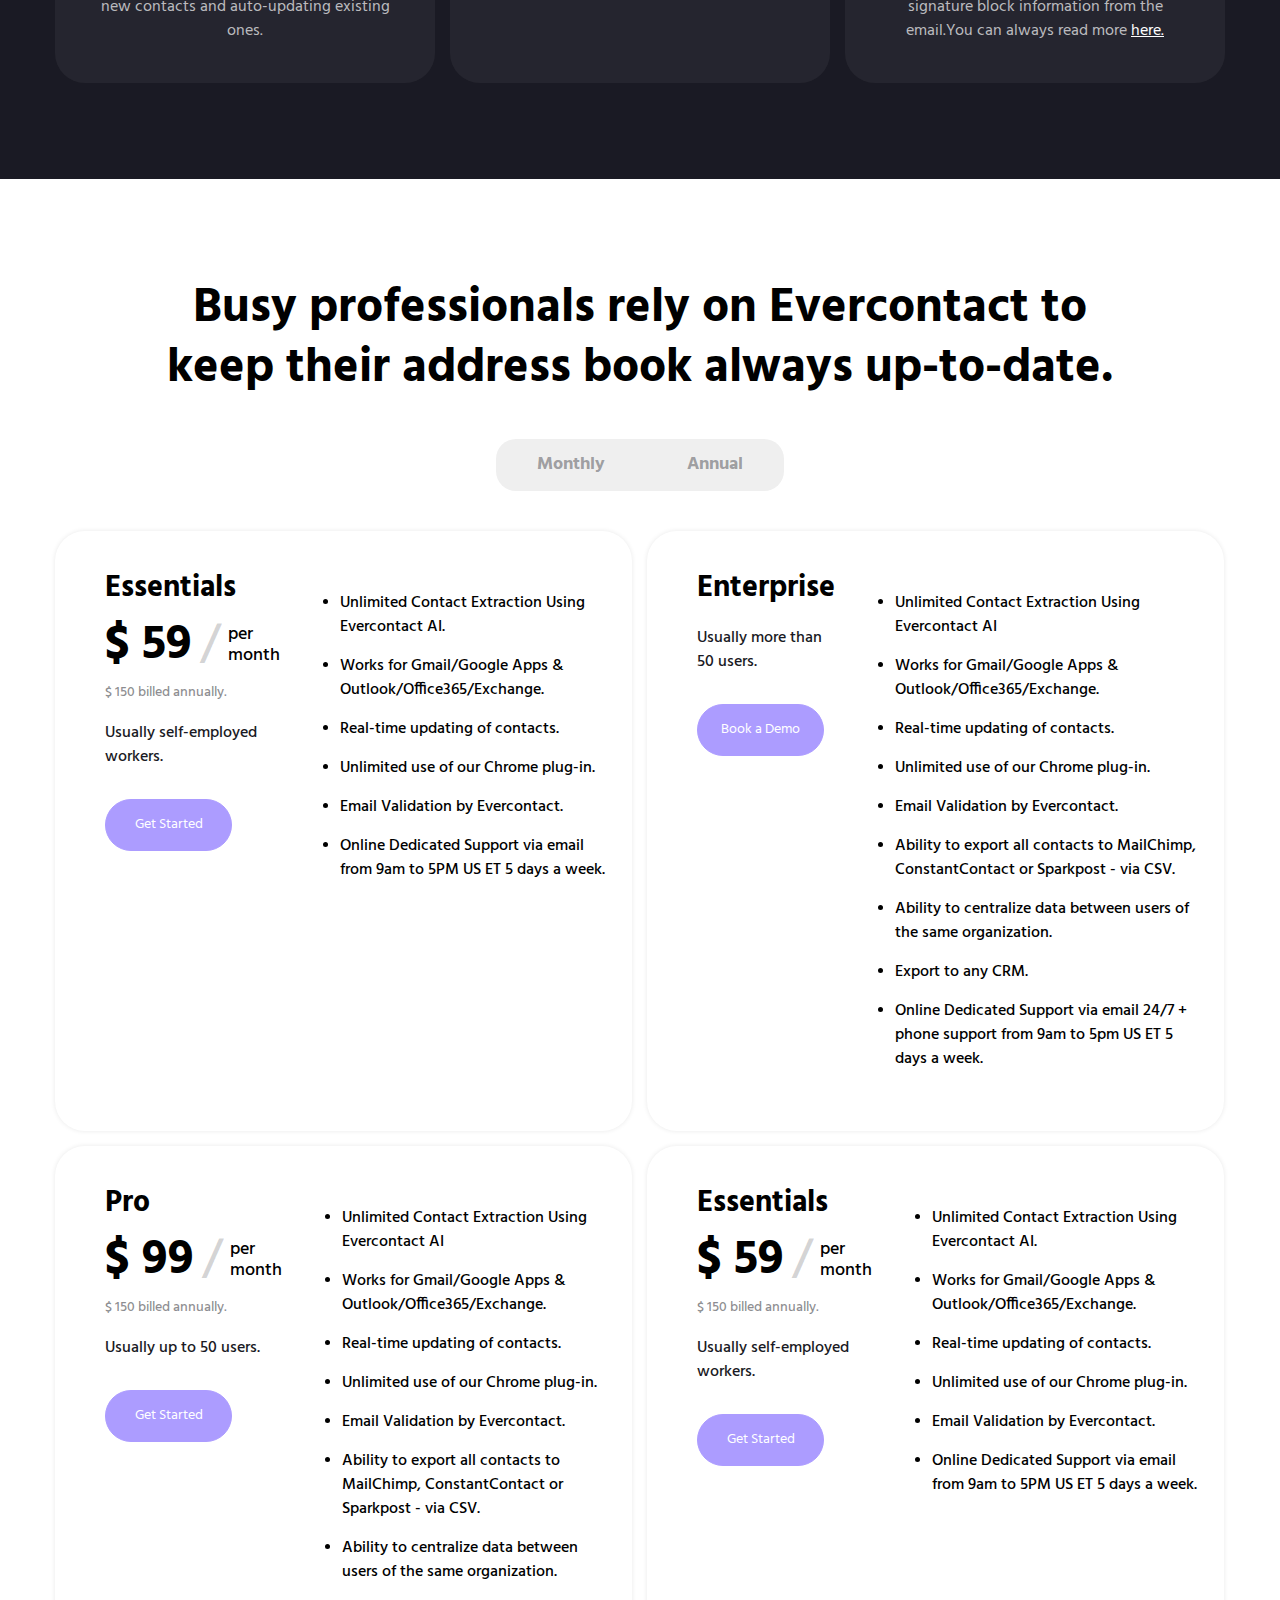
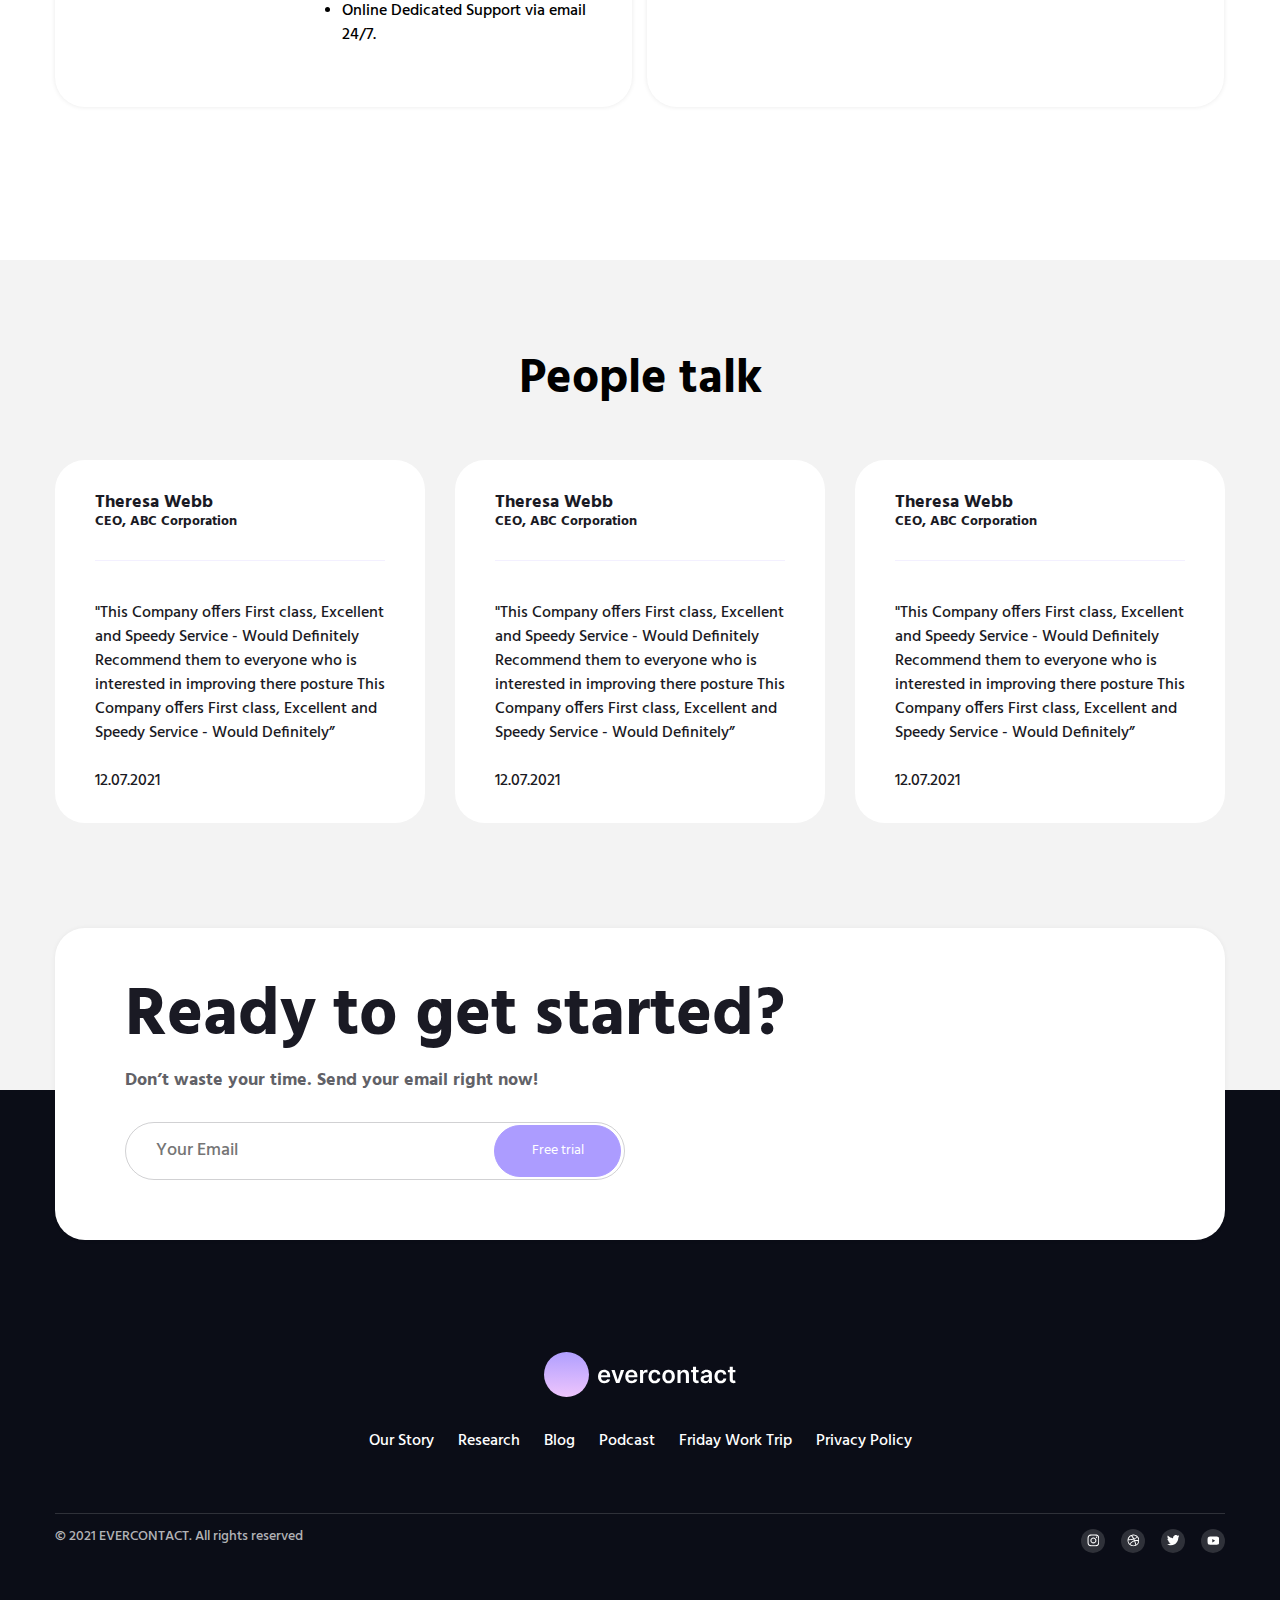
==== commit de490003: "init" ====
--- a/index.html
+++ b/index.html
@@ -154,11 +154,39 @@
               productive
             </p>
             <ul class="features__accordion">
-              <li class="features__accordion-item"><p class="feature__accordion-text">New emails hit your inbox</p></li>
-              <li class="features__accordion-item"><p class="feature__accordion-text">Evercontact goes to work</p></li>
-              <li class="features__accordion-item"><p class="feature__accordion-text">A new contact is created</p></li>
-              <li class="features__accordion-item"><p class="feature__accordion-text">Full contact information</p></li>
-            </ul>
+              <li class="features__accordion-item">
+                <button class="feature__accordion-btn">
+                New emails hit your inbox
+                <svg width="20" height="20" class="feature__accordion-polygon">
+                  <use href="./img/symbol-defs.svg#icon-polygon"></use>
+                </svg>
+              </button>
+            </li>
+            <li class="features__accordion-item">
+              <button class="feature__accordion-btn">
+                Evercontact goes to work
+              <svg width="20" height="20" class="feature__accordion-polygon">
+                <use href="./img/symbol-defs.svg#icon-polygon"></use>
+              </svg>
+            </button>
+          </li>
+          <li class="features__accordion-item">
+            <button class="feature__accordion-btn">
+              A new contact is created
+            <svg width="20" height="20" class="feature__accordion-polygon">
+              <use href="./img/symbol-defs.svg#icon-polygon"></use>
+            </svg>
+          </button>
+        </li>
+        <li class="features__accordion-item">
+          <button class="feature__accordion-btn">
+            Full contact information
+          <svg width="20" height="20" class="feature__accordion-polygon">
+            <use href="./img/symbol-defs.svg#icon-polygon"></use>
+          </svg>
+        </button>
+      </li>
+              </ul>
             <div class="features__images-box">
               <img class="features__img" src="./img/telefon.png" alt="telefon" width="350" height="348">
             <img class="features__img2" src="./img/telefon2.png" alt="telefon2" width="300" height="100">
@@ -540,5 +568,6 @@
         </div>
       </div>
     </footer>
+    <script src="./accordion.js"></script>
   </body>
 </html>
--- a/sass/index.css
+++ b/sass/index.css
@@ -266,8 +266,16 @@
   padding: 5px 5px;
   border-radius: 30px;
 }
-
-.feature__accordion-text {
+.features__accordion-item:hover, .features__accordion-item:focus {
+  background-color: var(--second-text-color);
+}
+
+.feature__accordion-btn {
+  display: flex;
+  justify-content: space-between;
+  align-items: center;
+  background-color: transparent;
+  width: 100%;
   border: 1px solid var(--second-text-color);
   border-radius: 30px;
   padding: 25px 34px;
@@ -275,6 +283,15 @@
   font-weight: 900;
   color: var(--second-text-color);
 }
+.feature__accordion-btn:hover, .feature__accordion-btn:focus {
+  border-color: var(--light-text-color);
+  color: var(--light-text-color);
+}
+
+.feature__accordion-btn:hover .feature__accordion-polygon,
+.feature__accordion-btn:focus .feature__accordion-polygon {
+  fill: var(--light-text-color);
+}
 
 .feature__accordion-icon {
   width: 20px;
@@ -301,6 +318,13 @@
   left: 250px;
   bottom: 159px;
   box-shadow: 25px 30px 88px -16px var(--btn-color);
+}
+
+.feature__accordion-polygon {
+  width: 20px;
+  height: 20px;
+  fill: var(--second-text-color);
+  rotate: 90deg;
 }
 
 .start-section {
